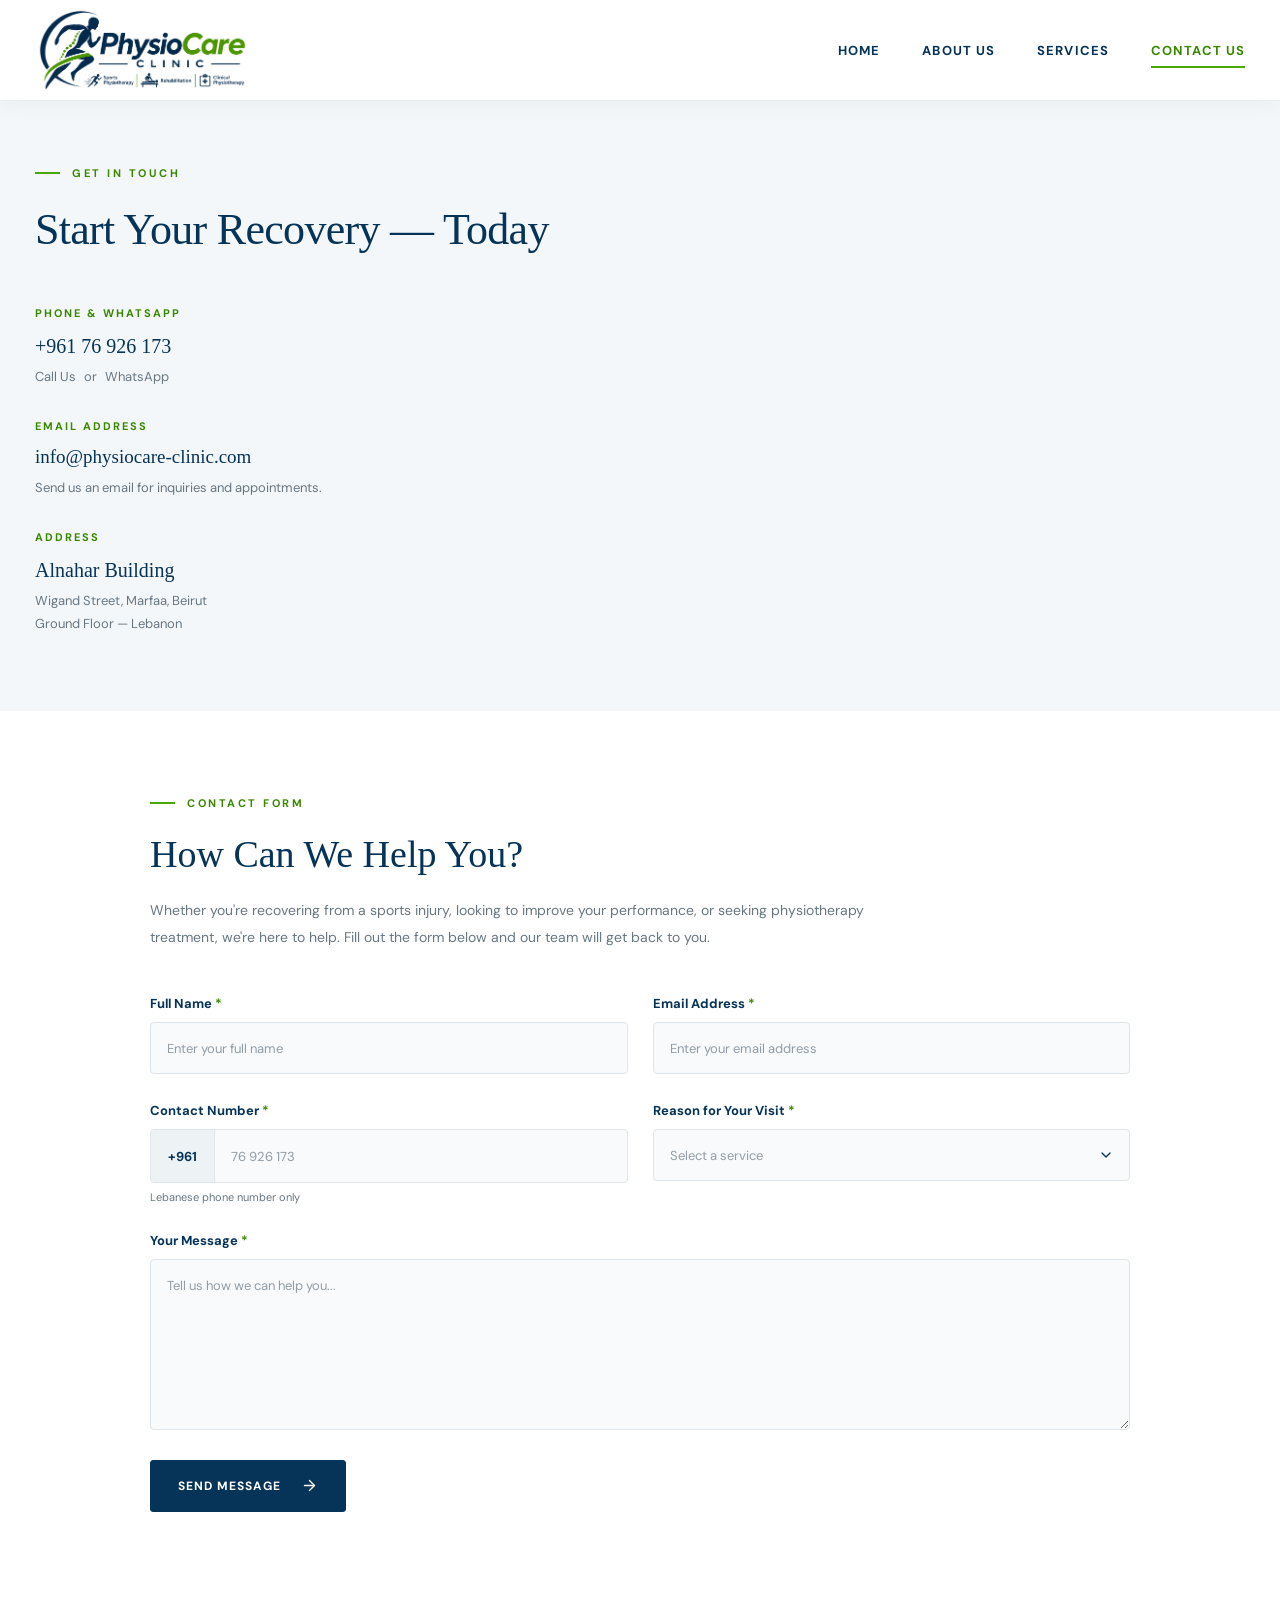
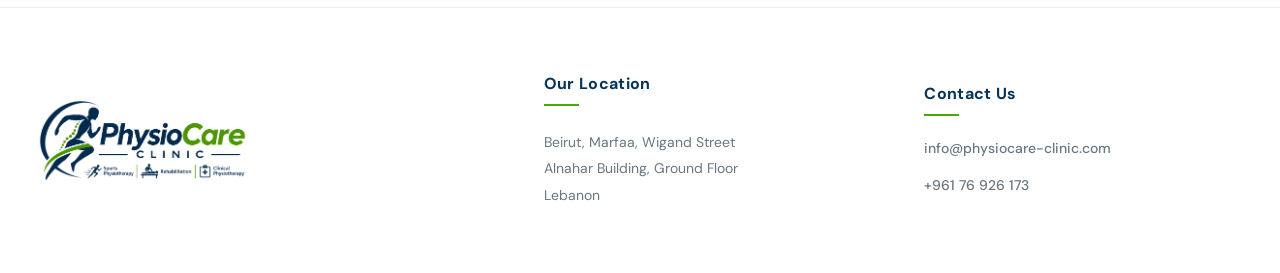
==== contact-us.html @ cbbce6b4 "Add files via upload" ====
<!DOCTYPE html>
<html lang="en">

<head>
    <meta charset="UTF-8">
    <meta name="viewport" content="width=device-width, initial-scale=1.0">

    <title>Contact Us | PhysioCare Clinic</title>

    <meta name="description"
        content="Contact PhysioCare Clinic in Beirut for sports physiotherapy, football injury rehabilitation, and physiotherapy appointments.">

    <!-- Favicon -->
    <link rel="icon" type="image/png" href="assets/img/physiocare-logo.png">

    <!-- Google Fonts -->
    <link rel="preconnect" href="https://fonts.googleapis.com">
    <link rel="preconnect" href="https://fonts.gstatic.com" crossorigin>

    <link href="https://fonts.googleapis.com/css2?family=DM+Sans:wght@400;500;600;700;800&display=swap"
        rel="stylesheet">

    <!-- Main CSS -->
    <link rel="stylesheet" href="assets/css/style.css">
</head>

<body>

    <!-- =====================================
       HEADER
  ====================================== -->

    <header class="site-header">

        <div class="header-container">

            <!-- Logo -->
            <a href="index.html" class="header-logo" aria-label="PhysioCare Clinic Home">

                <img src="assets/img/physiocare-logo.png" alt="PhysioCare Clinic Logo">

            </a>

            <!-- Desktop Navigation -->
            <nav class="desktop-nav" aria-label="Main navigation">

                <a href="index.html" class="nav-link">
                    Home
                </a>

                <a href="about-us.html" class="nav-link">
                    About Us
                </a>

                <a href="services.html" class="nav-link">
                    Services
                </a>

                <a href="contact-us.html" class="nav-link active" aria-current="page">
                    Contact Us
                </a>

            </nav>

            <!-- Hamburger Button -->
            <button class="menu-toggle" type="button" aria-label="Open navigation menu" aria-expanded="false"
                aria-controls="mobile-nav">

                <span></span>
                <span></span>
                <span></span>

            </button>

        </div>

        <!-- Mobile Navigation -->
        <nav class="mobile-nav" id="mobile-nav" aria-label="Mobile navigation" inert>

            <a href="index.html" class="mobile-link">
                Home
            </a>

            <a href="about-us.html" class="mobile-link">
                About Us
            </a>

            <a href="services.html" class="mobile-link">
                Services
            </a>

            <a href="contact-us.html" class="mobile-link active" aria-current="page">
                Contact Us
            </a>

        </nav>

    </header>

    <!-- =====================================
       MAIN CONTENT
  ====================================== -->

    <main>


        <!-- =====================================
     CONTACT US - INTRO SECTION
====================================== -->

        <section class="contact-intro">

            <div class="contact-intro-container">

                <!-- Section Label -->
                <div class="contact-intro-label">
                    <span class="contact-label-line"></span>
                    <span>GET IN TOUCH</span>
                </div>

                <!-- Main Heading -->
                <h1 class="contact-intro-title">
                    Start Your Recovery <span>— Today</span>
                </h1>

                <!-- Contact Details -->
                <div class="contact-intro-details">

                    <!-- Phone & WhatsApp -->
                    <div class="contact-detail-block">

                        <h2>PHONE &amp; WHATSAPP</h2>

                        <a href="tel:+96176926173" class="contact-detail-value">
                            +961 76 926 173
                        </a>

                        <p>
                            <a href="tel:+96176926173">Call Us</a>
                            <span class="contact-separator">or</span>
                            <a href="https://wa.me/96176926173" target="_blank" rel="noopener noreferrer">
                                WhatsApp
                            </a>
                        </p>

                    </div>

                    <!-- Email -->
                    <div class="contact-detail-block">

                        <h2>EMAIL ADDRESS</h2>

                        <a href="mailto:info@physiocare-clinic.com" class="contact-detail-value contact-email">
                            info@physiocare-clinic.com
                        </a>

                        <p>
                            Send us an email for inquiries and appointments.
                        </p>

                    </div>

                    <!-- Address -->
                    <div class="contact-detail-block">

                        <h2>ADDRESS</h2>

                        <a href="https://www.google.com/maps/search/?api=1&query=Alnahar+Building+Wigand+Street+Beirut+Lebanon"
                            target="_blank" rel="noopener noreferrer" class="contact-detail-value contact-address-link">
                            Alnahar Building
                        </a>

                        <p>
                            Wigand Street, Marfaa, Beirut<br>
                            Ground Floor — Lebanon
                        </p>

                    </div>

                </div>

            </div>

        </section>


        <!-- =====================================
     CONTACT US - FORM SECTION
====================================== -->

        <section class="contact-form-section" id="contact-form">

            <div class="contact-form-container">

                <!-- Section Heading -->
                <div class="contact-form-heading">

                    <div class="contact-form-label">
                        <span class="contact-form-line"></span>
                        <span>CONTACT FORM</span>
                    </div>

                    <h2>How Can We Help You?</h2>

                    <p>
                        Whether you're recovering from a sports injury,
                        looking to improve your performance, or seeking
                        physiotherapy treatment, we're here to help.
                        Fill out the form below and our team will get
                        back to you.
                    </p>

                </div>

                <!-- Form -->
                <form id="physiocare-contact-form" class="physiocare-form">

                    <div class="form-grid">

                        <!-- Full Name -->
                        <div class="form-group">

                            <label for="full-name">
                                Full Name <span>*</span>
                            </label>

                            <input type="text" id="full-name" name="full_name" placeholder="Enter your full name"
                                autocomplete="name" minlength="2" maxlength="100" required>

                        </div>

                        <!-- Email -->
                        <div class="form-group">

                            <label for="email">
                                Email Address <span>*</span>
                            </label>

                            <input type="email" id="email" name="email" placeholder="Enter your email address"
                                autocomplete="email" required>

                        </div>

                        <!-- Lebanese Phone Number -->
                        <div class="form-group">

                            <label for="phone">
                                Contact Number <span>*</span>
                            </label>

                            <div class="phone-input-wrapper">

                                <span class="phone-prefix">+961</span>

                                <input type="tel" id="phone" name="phone" placeholder="76 926 173" inputmode="tel"
                                    autocomplete="tel-national" pattern="0?[0-9]{7,8}"
                                    title="Enter a valid Lebanese phone number without +961" required>

                            </div>

                            <small>
                                Lebanese phone number only
                            </small>

                        </div>

                        <!-- Reason For Visit -->
                        <div class="form-group">

                            <label for="visit-reason">
                                Reason for Your Visit <span>*</span>
                            </label>

                            <select id="visit-reason" name="visit_reason" required>

                                <option value="" disabled selected>
                                    Select a service
                                </option>

                                <option value="Football Injury Rehabilitation">
                                    Football Injury Rehabilitation
                                </option>

                                <option value="Sports Physiotherapy">
                                    Sports Physiotherapy
                                </option>

                                <option value="ACL & Knee Rehabilitation">
                                    ACL & Knee Rehabilitation
                                </option>

                                <option value="Muscle & Ligament Injuries">
                                    Muscle & Ligament Injuries
                                </option>

                                <option value="Post-Surgical Rehabilitation">
                                    Post-Surgical Rehabilitation
                                </option>

                                <option value="Clinical Physiotherapy">
                                    Clinical Physiotherapy
                                </option>

                                <option value="Injury Prevention">
                                    Injury Prevention
                                </option>

                                <option value="Other">
                                    Other / General Inquiry
                                </option>

                            </select>

                        </div>

                        <!-- Message -->
                        <div class="form-group form-full-width">

                            <label for="message">
                                Your Message <span>*</span>
                            </label>

                            <textarea id="message" name="message" rows="6" placeholder="Tell us how we can help you..."
                                minlength="10" maxlength="2000" required></textarea>

                        </div>

                    </div>

                    <!-- Submit -->
                    <div class="form-submit-area">

                        <button type="submit" class="contact-submit-btn">
                            <span>Send Message</span>

                            <svg viewBox="0 0 24 24" fill="none" stroke="currentColor" stroke-width="2"
                                stroke-linecap="round" stroke-linejoin="round" aria-hidden="true">
                                <path d="M5 12h14"></path>
                                <path d="m12 5 7 7-7 7"></path>
                            </svg>
                        </button>

                    </div>

                    <!-- Success Message -->
                    <div id="form-success-message" class="form-success-message" role="status" aria-live="polite" hidden>
                        <span class="success-icon" aria-hidden="true">✓</span>

                        <div>
                            <strong>Thank you for your message!</strong>
                            <p>
                                Your form has been completed successfully.
                            </p>
                        </div>
                    </div>

                </form>

            </div>

        </section>



    </main>

    <!-- =====================================
       FOOTER
  ====================================== -->

    <footer class="site-footer">

        <div class="footer-container">

            <!-- Left: Logo -->
            <div class="footer-brand">

                <a href="index.html" aria-label="PhysioCare Clinic Home">

                    <img src="assets/img/physiocare-logo.png" alt="PhysioCare Clinic Logo">

                </a>

            </div>

            <!-- Middle: Address -->
            <div class="footer-info footer-address">

                <h3>Our Location</h3>

                <p>
                    Beirut, Marfaa, Wigand Street<br>
                    Alnahar Building, Ground Floor<br>
                    Lebanon
                </p>

            </div>

            <!-- Right: Contact -->
            <div class="footer-info footer-contact">

                <h3>Contact Us</h3>

                <a href="mailto:info@physiocare-clinic.com">
                    info@physiocare-clinic.com
                </a>

                <a href="tel:+96176926173">
                    +961 76 926 173
                </a>

            </div>

        </div>

    </footer>

    <!-- Main JavaScript -->
    <script src="assets/js/app.js"></script>

</body>

</html>
---- assets/css/style.css ----
/* =========================================
   PHYSIOCARE CLINIC
   GLOBAL STYLES
========================================= */

:root {
    --primary: #063358;
    --primary-dark: #032641;
    --accent: #48a900;
    --accent-dark: #398800;

    --white: #ffffff;
    --light-bg: #f4f7f9;

    --text: #263747;
    --muted: #687782;
    --border: #e9eef1;

    --font-main: 'DM Sans', sans-serif;
}

/* =========================================
   GLOBAL RESET
========================================= */

*,
*::before,
*::after {
    margin: 0;
    padding: 0;
    box-sizing: border-box;
}

html {
    scroll-behavior: smooth;
}

body {
    font-family: var(--font-main);
    color: var(--text);
    background: var(--white);
    overflow-x: hidden;
}

a {
    text-decoration: none;
}

button {
    font-family: inherit;
}

img {
    max-width: 100%;
    height: auto;
}

a:focus-visible,
button:focus-visible {
    outline: 2px solid var(--accent);
    outline-offset: 4px;
}

/* =========================================
   HEADER
========================================= */

.site-header {
    position: relative;
    z-index: 1000;

    width: 100%;
    background: var(--white);

    border-bottom: 1px solid var(--border);
    box-shadow: 0 3px 20px rgba(6, 51, 88, 0.045);
}

/* =========================================
   HEADER CONTAINER
========================================= */

.header-container {
    max-width: 1320px;
    height: 100px;

    margin: 0 auto;
    padding: 0 35px;

    display: flex;
    align-items: center;
    justify-content: space-between;

    gap: 35px;
}

/* =========================================
   HEADER LOGO
========================================= */

.header-logo {
    display: flex;
    align-items: center;
    flex-shrink: 0;
}

.header-logo img {
    display: block;

    width: 215px;
    height: auto;
    object-fit: contain;

    transition: transform 0.3s ease;
}

.header-logo:hover img {
    transform: scale(1.025);
}

/* =========================================
   DESKTOP NAVIGATION
========================================= */

.desktop-nav {
    display: flex;
    align-items: center;
    justify-content: flex-end;

    gap: 42px;
    margin-left: auto;
}

.nav-link {
    position: relative;

    display: inline-block;
    padding: 12px 0;

    font-size: 13px;
    font-weight: 700;
    letter-spacing: 1.1px;
    text-transform: uppercase;

    color: var(--primary);
    white-space: nowrap;

    transition: color 0.3s ease;
}

/* Navigation Underline */

.nav-link::after {
    content: "";

    position: absolute;
    left: 0;
    bottom: 3px;

    width: 0;
    height: 2px;

    background: var(--accent);

    transition: width 0.3s ease;
}

/* Navigation Hover / Active */

.nav-link:hover,
.nav-link.active {
    color: var(--accent-dark);
}

.nav-link:hover::after,
.nav-link.active::after {
    width: 100%;
}

/* =========================================
   HAMBURGER BUTTON
========================================= */

.menu-toggle {
    display: none;

    width: 42px;
    height: 42px;

    border: none;
    background: transparent;

    cursor: pointer;

    flex-direction: column;
    align-items: center;
    justify-content: center;

    gap: 6px;
    flex-shrink: 0;
}

.menu-toggle span {
    display: block;

    width: 26px;
    height: 2px;

    background: var(--primary);
    border-radius: 5px;

    transition:
        transform 0.3s ease,
        opacity 0.3s ease;
}

/* Hamburger Open Animation */

.menu-toggle.active span:nth-child(1) {
    transform: translateY(8px) rotate(45deg);
}

.menu-toggle.active span:nth-child(2) {
    opacity: 0;
}

.menu-toggle.active span:nth-child(3) {
    transform: translateY(-8px) rotate(-45deg);
}

/* =========================================
   MOBILE NAVIGATION DEFAULT
========================================= */

.mobile-nav {
    display: none;
}

/* =========================================
   FOOTER
========================================= */

.site-footer {
    width: 100%;
    background: var(--white);

    border-top: 1px solid var(--border);
}

/* =========================================
   FOOTER CONTAINER
========================================= */

.footer-container {
    max-width: 1320px;
    margin: 0 auto;
    padding: 65px 35px;

    display: grid;
    grid-template-columns: 1.4fr 1fr 1fr;
    align-items: center;
    gap: 60px;
}

/* =========================================
   FOOTER LOGO
========================================= */

.footer-brand {
    display: flex;
    align-items: center;
    justify-content: flex-start;
}

.footer-brand a {
    display: inline-flex;
    align-items: center;
}

.footer-brand img {
    display: block;

    width: 215px;
    height: auto;
    object-fit: contain;

    transition: transform 0.3s ease;
}

.footer-brand img:hover {
    transform: scale(1.025);
}

/* =========================================
   FOOTER INFORMATION
========================================= */

.footer-info {
    display: flex;
    flex-direction: column;
    align-items: flex-start;
}

.footer-info h3 {
    position: relative;

    margin-bottom: 23px;
    padding-bottom: 12px;

    font-size: 16px;
    font-weight: 700;
    letter-spacing: 0.3px;

    color: var(--primary);
}

/* Green Underline */

.footer-info h3::after {
    content: "";

    position: absolute;
    bottom: 0;
    left: 0;

    width: 35px;
    height: 2px;

    background: var(--accent);
}

/* =========================================
   FOOTER ADDRESS
========================================= */

.footer-address p {
    font-size: 14px;
    font-weight: 400;
    line-height: 1.9;

    color: var(--muted);
}

/* =========================================
   FOOTER CONTACT
========================================= */

.footer-contact {
    gap: 12px;
}

.footer-contact h3 {
    margin-bottom: 8px;
}

.footer-contact a {
    font-size: 14px;
    font-weight: 500;
    line-height: 1.8;

    color: var(--muted);
    overflow-wrap: anywhere;

    transition: color 0.3s ease;
}

.footer-contact a:hover {
    color: var(--accent-dark);
}

/* =========================================
   LARGE TABLET
   MAX WIDTH: 1100px
========================================= */

@media (max-width: 1100px) {

    /* Header */

    .header-container {
        height: 88px;
        padding: 0 25px;
        gap: 20px;
    }

    .header-logo img {
        width: 180px;
    }

    .desktop-nav {
        gap: 25px;
    }

    .nav-link {
        font-size: 12px;
        letter-spacing: 0.5px;
    }

    /* Footer */

    .footer-container {
        padding: 55px 25px;
        gap: 35px;
        grid-template-columns: 1.2fr 1fr 1fr;
    }

    .footer-brand img {
        width: 180px;
    }

    .footer-address p,
    .footer-contact a {
        font-size: 13px;
    }

}

/* =========================================
   TABLET AND MOBILE NAVIGATION
   MAX WIDTH: 900px
========================================= */

@media (max-width: 900px) {

    /* Header */

    .header-container {
        height: 82px;
        padding: 0 22px;
    }

    .header-logo img {
        width: 180px;
    }

    /* Hide Desktop Navigation */

    .desktop-nav {
        display: none;
    }

    /* Show Hamburger */

    .menu-toggle {
        display: flex;
        margin-left: auto;
    }

    /* Mobile Dropdown */

    .mobile-nav {
        position: absolute;

        top: 100%;
        left: 0;
        right: 0;

        display: flex;
        flex-direction: column;

        padding: 0 25px;

        background: var(--white);

        box-shadow: 0 15px 25px rgba(6, 51, 88, 0.08);

        max-height: 0;
        overflow: hidden;

        visibility: hidden;
        opacity: 0;

        transition:
            max-height 0.35s ease,
            opacity 0.3s ease,
            visibility 0.3s ease,
            padding 0.3s ease;
    }

    /* Open Dropdown */

    .mobile-nav.open {
        max-height: 350px;
        padding: 15px 25px 25px;

        visibility: visible;
        opacity: 1;
    }

    /* Mobile Links */

    .mobile-link {
        display: block;
        padding: 16px 5px;

        font-size: 14px;
        font-weight: 700;
        letter-spacing: 0.6px;
        text-transform: uppercase;

        color: var(--primary);

        border-bottom: 1px solid var(--border);

        transition:
            color 0.3s ease,
            padding-left 0.3s ease;
    }

    .mobile-link:last-child {
        border-bottom: none;
    }

    .mobile-link:hover,
    .mobile-link.active {
        color: var(--accent-dark);
        padding-left: 10px;
    }

}

/* =========================================
   TABLET FOOTER
   769px - 900px
========================================= */

@media (min-width: 769px) and (max-width: 900px) {

    .footer-container {
        grid-template-columns: 1fr 1fr;
        gap: 35px;

        padding: 45px 25px;
    }

    /* Logo Centered Above Columns */

    .footer-brand {
        grid-column: 1 / -1;
        justify-content: center;
    }

    .footer-brand img {
        width: 190px;
    }

    /* Information */

    .footer-info {
        align-items: center;
        text-align: center;
    }

    .footer-info h3::after {
        left: 50%;
        transform: translateX(-50%);
    }

    .footer-address p,
    .footer-contact a {
        text-align: center;
    }

}

/* =========================================
   MOBILE
   MAX WIDTH: 768px
========================================= */

@media (max-width: 768px) {

    /* Footer Layout */

    .footer-container {
        grid-template-columns: 1fr;
        gap: 30px;

        padding: 50px 22px 40px;
        text-align: center;
    }

    /* Center Logo */

    .footer-brand {
        justify-content: center;
    }

    .footer-brand img {
        width: 200px;
    }

    /* Center Footer Information */

    .footer-info {
        align-items: center;
        text-align: center;
    }

    .footer-info h3 {
        font-size: 16px;
        margin-bottom: 15px;
    }

    .footer-info h3::after {
        left: 50%;
        transform: translateX(-50%);
    }

    .footer-address p,
    .footer-contact a {
        font-size: 14px;
        text-align: center;
    }

    .footer-contact {
        gap: 8px;
    }

    .footer-contact h3 {
        margin-bottom: 10px;
    }

}

/* =========================================
   SMALL MOBILE
   MAX WIDTH: 480px
========================================= */

@media (max-width: 480px) {

    /* Header */

    .header-container {
        height: 75px;
        padding: 0 17px;
    }

    .header-logo img {
        width: 155px;
    }

    /* Hamburger */

    .menu-toggle {
        width: 38px;
        height: 38px;
    }

    /* Mobile Navigation */

    .mobile-nav.open {
        padding: 12px 20px 22px;
    }

    .mobile-link {
        font-size: 13px;
        padding: 15px 5px;
    }

    /* Footer */

    .footer-container {
        padding: 40px 17px 35px;
        gap: 30px;
    }

    .footer-brand img {
        width: 175px;
    }

    .footer-info h3 {
        font-size: 15px;
    }

    .footer-address p,
    .footer-contact a {
        font-size: 13px;
    }

}

/* =========================================
   VERY SMALL MOBILE
   MAX WIDTH: 360px
========================================= */

@media (max-width: 360px) {

    /* Header */

    .header-container {
        padding: 0 14px;
    }

    .header-logo img {
        width: 140px;
    }

    /* Footer */

    .footer-container {
        padding: 35px 14px;
    }

    .footer-brand img {
        width: 160px;
    }

    .footer-address p,
    .footer-contact a {
        font-size: 12px;
    }

}

/* =========================================
   ACCESSIBILITY
   REDUCED MOTION
========================================= */

@media (prefers-reduced-motion: reduce) {

    *,
    *::before,
    *::after {
        scroll-behavior: auto !important;
        transition-duration: 0.01ms !important;
        animation-duration: 0.01ms !important;
    }

}













/* =========================================
   PHYSIOCARE CLINIC
   CONTACT US - INTRO SECTION
========================================= */

.contact-intro {
    width: 100%;
    background: #f4f7f9;
    color: var(--primary);
    padding: 65px 0 75px;
}

/* =========================================
   CONTAINER
========================================= */

.contact-intro-container {
    max-width: 1320px;
    margin: 0 auto;
    padding: 0 35px;
}

/* =========================================
   SECTION LABEL
========================================= */

.contact-intro-label {
    display: flex;
    align-items: center;
    gap: 12px;

    margin-bottom: 22px;

    color: var(--accent-dark);

    font-size: 11px;
    font-weight: 700;
    letter-spacing: 2.5px;
    text-transform: uppercase;
}

/* Decorative Line */

.contact-label-line {
    display: inline-block;
    flex-shrink: 0;

    width: 25px;
    height: 2px;

    background: var(--accent);
}

/* =========================================
   MAIN HEADING
========================================= */

.contact-intro-title {
    margin: 0 0 48px;

    font-family: Georgia, 'Times New Roman', serif;
    font-size: clamp(30px, 3.5vw, 44px);
    font-weight: 400;
    line-height: 1.25;
    letter-spacing: -0.7px;

    color: var(--primary);
}

.contact-intro-title span {
    white-space: nowrap;
}

/* =========================================
   CONTACT DETAILS CONTAINER
========================================= */

.contact-intro-details {
    display: flex;
    flex-direction: column;
    align-items: flex-start;

    gap: 30px;
}

/* =========================================
   INDIVIDUAL CONTACT BLOCK
========================================= */

.contact-detail-block {
    display: flex;
    flex-direction: column;
    align-items: flex-start;

    width: 100%;
    max-width: 100%;
}

/* =========================================
   CONTACT LABELS
========================================= */

.contact-detail-block h2 {
    margin: 0 0 10px;

    font-family: var(--font-main);
    font-size: 11px;
    font-weight: 700;
    letter-spacing: 2px;
    line-height: 1.5;

    color: var(--accent-dark);
}

/* =========================================
   CONTACT VALUES
========================================= */

.contact-detail-value {
    display: inline-block;

    max-width: 100%;
    margin-bottom: 5px;

    font-family: Georgia, 'Times New Roman', serif;
    font-size: 20px;
    font-weight: 400;
    line-height: 1.4;

    color: var(--primary);
    overflow-wrap: anywhere;

    transition: color 0.3s ease;
}

.contact-detail-value:hover {
    color: var(--accent-dark);
}

/* =========================================
   EMAIL
========================================= */

.contact-email {
    font-size: 19px;
    overflow-wrap: anywhere;
}

/* =========================================
   ADDRESS
========================================= */

.contact-address-link {
    font-size: 20px;
}

/* =========================================
   DESCRIPTION TEXT
========================================= */

.contact-detail-block p {
    margin: 0;

    font-family: var(--font-main);
    font-size: 13px;
    font-weight: 400;
    line-height: 1.8;

    color: var(--muted);
}

/* =========================================
   INLINE LINKS
========================================= */

.contact-detail-block p a {
    color: var(--muted);
    transition: color 0.3s ease;
}

.contact-detail-block p a:hover {
    color: var(--accent-dark);
}

/* =========================================
   LINK SEPARATOR
========================================= */

.contact-separator {
    display: inline-block;
    margin: 0 5px;
    color: var(--muted);
}

/* =========================================
   TABLET RESPONSIVE
   MAX WIDTH: 1100px
========================================= */

@media (max-width: 1100px) {

    .contact-intro {
        padding: 60px 0 70px;
    }

    .contact-intro-container {
        padding: 0 25px;
    }

    .contact-intro-title {
        font-size: clamp(30px, 3.5vw, 40px);
        margin-bottom: 42px;
    }

    .contact-intro-details {
        gap: 28px;
    }

    .contact-detail-value {
        font-size: 19px;
    }

    .contact-email {
        font-size: 18px;
    }

}

/* =========================================
   MOBILE RESPONSIVE
   MAX WIDTH: 768px
========================================= */

@media (max-width: 768px) {

    .contact-intro {
        padding: 50px 0 60px;
    }

    .contact-intro-container {
        padding: 0 22px;
    }

    .contact-intro-label {
        margin-bottom: 18px;
        font-size: 10px;
        letter-spacing: 2px;
    }

    .contact-intro-title {
        font-size: clamp(28px, 5vw, 36px);
        line-height: 1.3;
        letter-spacing: -0.5px;
        margin-bottom: 38px;
    }

    .contact-intro-details {
        gap: 26px;
    }

    .contact-detail-block h2 {
        font-size: 10px;
        letter-spacing: 1.7px;
        margin-bottom: 9px;
    }

    .contact-detail-value {
        font-size: 18px;
    }

    .contact-email {
        font-size: 17px;
    }

    .contact-detail-block p {
        font-size: 12px;
        line-height: 1.8;
    }

}

/* =========================================
   SMALL MOBILE RESPONSIVE
   MAX WIDTH: 480px
========================================= */

@media (max-width: 480px) {

    .contact-intro {
        padding: 42px 0 50px;
    }

    .contact-intro-container {
        padding: 0 17px;
    }

    .contact-intro-label {
        margin-bottom: 16px;
        font-size: 10px;
    }

    .contact-label-line {
        width: 20px;
    }

    .contact-intro-title {
        font-size: 28px;
        line-height: 1.3;
        margin-bottom: 32px;
    }

    .contact-intro-title span {
        white-space: normal;
    }

    .contact-intro-details {
        gap: 24px;
    }

    .contact-detail-block h2 {
        font-size: 10px;
        margin-bottom: 8px;
    }

    .contact-detail-value,
    .contact-address-link {
        font-size: 17px;
    }

    .contact-email {
        font-size: 16px;
    }

    .contact-detail-block p {
        font-size: 12px;
        line-height: 1.7;
    }

}

/* =========================================
   VERY SMALL MOBILE
   MAX WIDTH: 360px
========================================= */

@media (max-width: 360px) {

    .contact-intro-container {
        padding: 0 14px;
    }

    .contact-intro-title {
        font-size: 25px;
    }

    .contact-detail-value,
    .contact-address-link {
        font-size: 16px;
    }

    .contact-email {
        font-size: 15px;
    }

    .contact-detail-block p {
        font-size: 11px;
    }

}

/* =========================================
   REDUCED MOTION
========================================= */

@media (prefers-reduced-motion: reduce) {

    .contact-detail-value,
    .contact-detail-block p a {
        transition: none;
    }

}




/* =========================================
   CONTACT PAGE - FORM SECTION
========================================= */

.contact-form-section {
    width: 100%;
    background: #ffffff;
    padding: 85px 0 95px;
}

.contact-form-container {
    max-width: 1050px;
    margin: 0 auto;
    padding: 0 35px;
}

/* =========================================
   SECTION HEADING
========================================= */

.contact-form-heading {
    max-width: 750px;
    margin-bottom: 45px;
}

.contact-form-label {
    display: flex;
    align-items: center;
    gap: 12px;

    margin-bottom: 20px;

    font-size: 11px;
    font-weight: 700;
    letter-spacing: 2.5px;
    color: var(--accent-dark);
}

.contact-form-line {
    width: 25px;
    height: 2px;
    background: var(--accent);
}

.contact-form-heading h2 {
    margin-bottom: 18px;

    font-family: Georgia, 'Times New Roman', serif;
    font-size: clamp(28px, 3vw, 38px);
    font-weight: 400;
    line-height: 1.3;

    color: var(--primary);
}

.contact-form-heading p {
    font-size: 14px;
    font-weight: 400;
    line-height: 1.9;
    color: var(--muted);
}

/* =========================================
   FORM GRID
========================================= */

.physiocare-form {
    width: 100%;
}

.form-grid {
    display: grid;
    grid-template-columns: repeat(2, minmax(0, 1fr));
    column-gap: 25px;
    row-gap: 28px;
}

/* =========================================
   FORM GROUP
========================================= */

.form-group {
    display: flex;
    flex-direction: column;
    min-width: 0;
}

.form-full-width {
    grid-column: 1 / -1;
}

.form-group label {
    margin-bottom: 10px;

    font-size: 13px;
    font-weight: 700;
    color: var(--primary);
}

.form-group label span {
    color: var(--accent-dark);
}

/* =========================================
   INPUTS, SELECT, TEXTAREA
========================================= */

.form-group input,
.form-group select,
.form-group textarea {
    width: 100%;
    min-height: 52px;

    padding: 14px 16px;

    font-family: var(--font-main);
    font-size: 13px;
    font-weight: 400;

    color: var(--text);
    background: #f8fafb;

    border: 1px solid #dfe6eb;
    border-radius: 4px;

    outline: none;

    transition:
        border-color 0.3s ease,
        box-shadow 0.3s ease,
        background 0.3s ease;
}

.form-group input::placeholder,
.form-group textarea::placeholder {
    color: #929da6;
}

.form-group input:hover,
.form-group select:hover,
.form-group textarea:hover {
    border-color: #b9c8d1;
}

.form-group input:focus,
.form-group select:focus,
.form-group textarea:focus {
    border-color: var(--accent);

    background: #ffffff;

    box-shadow: 0 0 0 3px rgba(72, 169, 0, 0.09);
}

/* =========================================
   PHONE NUMBER
========================================= */

.phone-input-wrapper {
    display: flex;
    align-items: stretch;

    width: 100%;

    background: #f8fafb;

    border: 1px solid #dfe6eb;
    border-radius: 4px;

    overflow: hidden;

    transition:
        border-color 0.3s ease,
        box-shadow 0.3s ease;
}

.phone-prefix {
    display: flex;
    align-items: center;
    justify-content: center;

    padding: 0 17px;

    font-size: 13px;
    font-weight: 700;

    color: var(--primary);
    background: #edf2f5;

    border-right: 1px solid #dfe6eb;

    white-space: nowrap;
}

.phone-input-wrapper input {
    border: none;
    border-radius: 0;
    background: transparent;

    min-width: 0;
    flex: 1;
}

.phone-input-wrapper:focus-within {
    border-color: var(--accent);
    box-shadow: 0 0 0 3px rgba(72, 169, 0, 0.09);
}

.phone-input-wrapper input:focus {
    border: none;
    box-shadow: none;
    background: transparent;
}

.form-group small {
    margin-top: 7px;

    font-size: 11px;
    color: var(--muted);
}

/* =========================================
   SELECT
========================================= */

.form-group select {
    cursor: pointer;
    appearance: none;

    padding-right: 40px;

    background-image: url("data:image/svg+xml,%3Csvg xmlns='http://www.w3.org/2000/svg' width='16' height='16' viewBox='0 0 24 24' fill='none' stroke='%23063358' stroke-width='2' stroke-linecap='round' stroke-linejoin='round'%3E%3Cpath d='m6 9 6 6 6-6'/%3E%3C/svg%3E");

    background-repeat: no-repeat;
    background-position: right 15px center;
    background-size: 16px;
}

.form-group select:invalid {
    color: #929da6;
}

/* =========================================
   TEXTAREA
========================================= */

.form-group textarea {
    min-height: 155px;
    resize: vertical;
    line-height: 1.8;
}

/* =========================================
   SUBMIT BUTTON
========================================= */

.form-submit-area {
    margin-top: 30px;
}

.contact-submit-btn {
    display: inline-flex;
    align-items: center;
    justify-content: center;
    gap: 20px;

    min-height: 52px;
    padding: 15px 27px;

    font-family: var(--font-main);
    font-size: 12px;
    font-weight: 700;

    letter-spacing: 1px;
    text-transform: uppercase;

    color: #ffffff;
    background: var(--primary);

    border: 1px solid var(--primary);
    border-radius: 3px;

    cursor: pointer;

    transition:
        background 0.3s ease,
        border-color 0.3s ease,
        transform 0.3s ease;
}

.contact-submit-btn svg {
    width: 17px;
    height: 17px;

    transition: transform 0.3s ease;
}

.contact-submit-btn:hover {
    background: var(--accent-dark);
    border-color: var(--accent-dark);
    transform: translateY(-2px);
}

.contact-submit-btn:hover svg {
    transform: translateX(4px);
}

.contact-submit-btn:active {
    transform: translateY(0);
}

/* =========================================
   SUCCESS MESSAGE
========================================= */

.form-success-message {
    display: flex;
    align-items: flex-start;
    gap: 15px;

    margin-top: 28px;
    padding: 20px 22px;

    background: #f1f8ec;
    border: 1px solid #cde5bf;
    border-left: 4px solid var(--accent);

    border-radius: 4px;
}

.form-success-message[hidden] {
    display: none;
}

.success-icon {
    display: flex;
    align-items: center;
    justify-content: center;

    width: 28px;
    height: 28px;
    flex-shrink: 0;

    color: #ffffff;
    background: var(--accent-dark);

    border-radius: 50%;
    font-size: 17px;
    font-weight: 700;
}

.form-success-message strong {
    display: block;
    margin-bottom: 5px;

    font-size: 14px;
    color: var(--primary);
}

.form-success-message p {
    font-size: 12px;
    line-height: 1.7;
    color: var(--muted);
}

/* =========================================
   TABLET
========================================= */

@media (max-width: 1100px) {

    .contact-form-section {
        padding: 70px 0 80px;
    }

    .contact-form-container {
        padding: 0 25px;
    }

}

/* =========================================
   MOBILE
========================================= */

@media (max-width: 768px) {

    .contact-form-section {
        padding: 60px 0 70px;
    }

    .contact-form-container {
        padding: 0 22px;
    }

    .contact-form-heading {
        margin-bottom: 35px;
    }

    .contact-form-heading h2 {
        font-size: 30px;
    }

    .contact-form-heading p {
        font-size: 13px;
    }

    .form-grid {
        grid-template-columns: 1fr;
        gap: 23px;
    }

    .form-full-width {
        grid-column: auto;
    }

    .form-group input,
    .form-group select,
    .form-group textarea {
        font-size: 14px;
    }

    .contact-submit-btn {
        width: 100%;
    }

}

/* =========================================
   SMALL MOBILE
========================================= */

@media (max-width: 480px) {

    .contact-form-section {
        padding: 45px 0 55px;
    }

    .contact-form-container {
        padding: 0 17px;
    }

    .contact-form-heading h2 {
        font-size: 27px;
    }

    .contact-form-heading p {
        font-size: 12px;
    }

    .form-group label {
        font-size: 12px;
    }

    .form-group input,
    .form-group select,
    .form-group textarea {
        padding: 13px 14px;
        min-height: 50px;
    }

    .phone-prefix {
        padding: 0 13px;
    }

    .contact-submit-btn {
        min-height: 50px;
    }

    .form-success-message {
        padding: 16px;
    }

}

/* =========================================
   VERY SMALL MOBILE
========================================= */

@media (max-width: 360px) {

    .contact-form-container {
        padding: 0 14px;
    }

    .contact-form-heading h2 {
        font-size: 25px;
    }

}

/* =========================================
   REDUCED MOTION
========================================= */

@media (prefers-reduced-motion: reduce) {

    .contact-submit-btn,
    .contact-submit-btn svg {
        transition: none;
    }

}








/* =========================================
   PHYSIOCARE CLINIC
   HOME PAGE - HERO SECTION
========================================= */

.home-hero {
    position: relative;
    width: 100%;
    overflow: hidden;

    background:
        radial-gradient(circle at 85% 20%,
            rgba(72, 169, 0, 0.10),
            transparent 38%),
        linear-gradient(120deg,
            #f4f8fa 0%,
            #ffffff 48%,
            #eaf2f5 100%);

    padding: 90px 0 100px;
}

/* Subtle Decorative Background */

.home-hero::before {
    content: "";
    position: absolute;

    width: 500px;
    height: 500px;

    right: -180px;
    top: -200px;

    border: 1px solid rgba(6, 51, 88, 0.06);
    border-radius: 50%;

    pointer-events: none;
}

/* =========================================
   HERO CONTAINER
========================================= */

.home-hero-container {
    position: relative;
    z-index: 1;

    max-width: 1320px;
    margin: 0 auto;
    padding: 0 35px;

    display: grid;
    grid-template-columns: 1.05fr 0.95fr;
    align-items: center;

    gap: 65px;
}

/* =========================================
   LEFT CONTENT
========================================= */

.home-hero-content {
    max-width: 650px;
}

/* =========================================
   SMALL LABEL
========================================= */

.home-hero-label {
    display: flex;
    align-items: center;
    gap: 13px;

    margin-bottom: 28px;

    font-family: var(--font-main);
    font-size: 11px;
    font-weight: 700;
    letter-spacing: 2.1px;
    line-height: 1.6;

    color: var(--accent-dark);
}

.home-hero-line {
    width: 30px;
    height: 2px;
    flex-shrink: 0;

    background: var(--accent);
}

/* =========================================
   MAIN TITLE
========================================= */

.home-hero-title {
    margin: 0 0 28px;

    font-family: Georgia, 'Times New Roman', serif;
    font-size: clamp(39px, 4.2vw, 62px);
    font-weight: 400;
    line-height: 1.14;
    letter-spacing: -1.8px;

    color: var(--primary);
}

.home-hero-title em {
    font-weight: 400;
    color: var(--accent-dark);
}

/* =========================================
   SUBTITLE
========================================= */

.home-hero-subtitle {
    margin-bottom: 16px;

    font-size: 11px;
    font-weight: 700;
    letter-spacing: 2px;
    line-height: 1.7;

    color: var(--primary);
}

/* =========================================
   DESCRIPTION
========================================= */

.home-hero-description {
    max-width: 580px;

    margin-bottom: 30px;

    font-size: 15px;
    font-weight: 400;
    line-height: 1.9;

    color: var(--muted);
}

/* =========================================
   HERO BUTTONS
========================================= */

.home-hero-buttons {
    display: flex;
    align-items: center;
    flex-wrap: wrap;

    gap: 15px;
}

.home-hero-btn {
    display: inline-flex;
    align-items: center;
    justify-content: center;

    min-height: 52px;
    padding: 15px 24px;

    font-family: var(--font-main);
    font-size: 12px;
    font-weight: 700;
    letter-spacing: 0.8px;
    text-transform: uppercase;

    border: 1px solid transparent;

    transition:
        background 0.3s ease,
        border-color 0.3s ease,
        color 0.3s ease,
        transform 0.3s ease;
}

/* Primary Button */

.home-hero-btn.primary-btn {
    gap: 15px;

    background: var(--primary);
    color: var(--white);
    border-color: var(--primary);
}

.home-hero-btn.primary-btn:hover {
    background: var(--accent-dark);
    border-color: var(--accent-dark);
    transform: translateY(-2px);
}

.home-hero-btn.primary-btn svg {
    width: 17px;
    height: 17px;
}

/* Secondary Button */

.home-hero-btn.secondary-btn {
    background: transparent;
    color: var(--primary);

    border-color: rgba(6, 51, 88, 0.25);
}

.home-hero-btn.secondary-btn:hover {
    background: var(--primary);
    border-color: var(--primary);
    color: var(--white);
    transform: translateY(-2px);
}

/* =========================================
   RIGHT SIDE IMAGE
========================================= */

.home-hero-visual {
    position: relative;
    width: 100%;
    min-width: 0;
}

.home-hero-image-wrapper {
    position: relative;

    width: 100%;
    height: 540px;

    overflow: hidden;

    border-radius: 4px;

    box-shadow: 0 25px 55px rgba(6, 51, 88, 0.13);
}

.home-hero-image {
    display: block;

    width: 100%;
    height: 100%;

    object-fit: cover;
    object-position: center;

    transition: transform 0.7s ease;
}

.home-hero-image-wrapper:hover .home-hero-image {
    transform: scale(1.045);
}

/* Decorative Green Corner */

.home-hero-image-accent {
    position: absolute;

    top: 0;
    right: 0;

    width: 85px;
    height: 5px;

    background: var(--accent);
}

/* =========================================
   FLOATING LABEL
========================================= */

.home-hero-floating-label {
    position: absolute;

    bottom: -20px;
    left: -25px;

    display: flex;
    align-items: center;
    gap: 10px;

    padding: 17px 22px;

    background: var(--primary);
    color: var(--white);

    font-size: 10px;
    font-weight: 700;
    letter-spacing: 1.4px;

    box-shadow: 0 12px 30px rgba(6, 51, 88, 0.15);
}

.floating-label-dot {
    width: 8px;
    height: 8px;

    background: var(--accent);
    border-radius: 50%;
    flex-shrink: 0;
}

/* =========================================
   LARGE TABLET
========================================= */

@media (max-width: 1100px) {

    .home-hero {
        padding: 75px 0 85px;
    }

    .home-hero-container {
        padding: 0 25px;
        gap: 35px;
    }

    .home-hero-title {
        font-size: clamp(38px, 4vw, 50px);
    }

    .home-hero-description {
        font-size: 14px;
    }

    .home-hero-image-wrapper {
        height: 480px;
    }

}

/* =========================================
   TABLET
========================================= */

@media (max-width: 900px) {

    .home-hero {
        padding: 65px 0 80px;
    }

    .home-hero-container {
        grid-template-columns: 1fr;
        gap: 45px;
    }

    .home-hero-content {
        max-width: 720px;
    }

    .home-hero-title {
        font-size: clamp(40px, 6vw, 56px);
    }

    .home-hero-description {
        max-width: 650px;
    }

    .home-hero-visual {
        max-width: 720px;
    }

    .home-hero-image-wrapper {
        height: 440px;
    }

    .home-hero-floating-label {
        left: 20px;
    }

}

/* =========================================
   MOBILE
========================================= */

@media (max-width: 768px) {

    .home-hero {
        padding: 55px 0 70px;
    }

    .home-hero-container {
        padding: 0 22px;
        gap: 40px;
    }

    .home-hero-label {
        margin-bottom: 22px;
        font-size: 10px;
        letter-spacing: 1.5px;
    }

    .home-hero-title {
        font-size: clamp(36px, 7vw, 48px);
        letter-spacing: -1px;
        margin-bottom: 22px;
    }

    .home-hero-subtitle {
        font-size: 10px;
        letter-spacing: 1.5px;
    }

    .home-hero-description {
        font-size: 14px;
        line-height: 1.85;
    }

    .home-hero-image-wrapper {
        height: 380px;
    }

}

/* =========================================
   SMALL MOBILE
========================================= */

@media (max-width: 480px) {

    .home-hero {
        padding: 45px 0 65px;
    }

    .home-hero-container {
        padding: 0 17px;
        gap: 35px;
    }

    .home-hero-label {
        font-size: 9px;
        letter-spacing: 1.1px;
        gap: 9px;
    }

    .home-hero-line {
        width: 20px;
    }

    .home-hero-title {
        font-size: clamp(32px, 8vw, 40px);
        line-height: 1.2;
    }

    .home-hero-subtitle {
        font-size: 9px;
    }

    .home-hero-description {
        font-size: 13px;
        line-height: 1.8;
        margin-bottom: 25px;
    }

    .home-hero-buttons {
        flex-direction: column;
        align-items: stretch;
        gap: 12px;
    }

    .home-hero-btn {
        width: 100%;
        min-height: 50px;
        font-size: 11px;
    }

    .home-hero-image-wrapper {
        height: 310px;
    }

    .home-hero-floating-label {
        bottom: -15px;
        left: 12px;

        padding: 13px 15px;

        font-size: 9px;
        letter-spacing: 0.8px;
    }

}

/* =========================================
   VERY SMALL MOBILE
========================================= */

@media (max-width: 360px) {

    .home-hero-container {
        padding: 0 14px;
    }

    .home-hero-title {
        font-size: 30px;
    }

    .home-hero-image-wrapper {
        height: 270px;
    }

    .home-hero-floating-label {
        font-size: 8px;
        padding: 12px;
    }

}

/* =========================================
   REDUCED MOTION
========================================= */

@media (prefers-reduced-motion: reduce) {

    .home-hero-image,
    .home-hero-btn {
        transition: none;
    }

}


/* =========================================
   HOME PAGE - ANIMATED STATISTICS
========================================= */

.home-stats {
    position: relative;
    width: 100%;
    overflow: hidden;

    background:
        radial-gradient(circle at 50% 50%,
            rgba(72, 169, 0, 0.08),
            transparent 65%),
        linear-gradient(120deg,
            #032641 0%,
            #063358 50%,
            #032641 100%);

    padding: 55px 0;
}

/* Subtle Decorative Glow */

.home-stats::before {
    content: "";

    position: absolute;
    top: -150px;
    right: -100px;

    width: 400px;
    height: 400px;

    background: radial-gradient(circle,
            rgba(72, 169, 0, 0.08),
            transparent 70%);

    pointer-events: none;
}

/* =========================================
   CONTAINER
========================================= */

.home-stats-container {
    position: relative;
    z-index: 1;

    max-width: 1320px;
    margin: 0 auto;
    padding: 0 35px;

    display: grid;
    grid-template-columns: repeat(4, minmax(0, 1fr));

    gap: 25px;
}

/* =========================================
   STATISTIC ITEM
========================================= */

.home-stat-item {
    position: relative;

    display: flex;
    flex-direction: column;
    align-items: flex-start;
    justify-content: center;

    min-width: 0;
    padding: 12px 25px;

    transition: transform 0.35s ease;
}

/* Vertical Divider */

.home-stat-item:not(:last-child)::after {
    content: "";

    position: absolute;
    top: 15%;
    right: 0;

    width: 1px;
    height: 70%;

    background: rgba(255, 255, 255, 0.12);
}

/* Hover Effect */

.home-stat-item:hover {
    transform: translateY(-5px);
}

/* =========================================
   NUMBERS
========================================= */

.home-stat-number {
    display: flex;
    align-items: baseline;

    margin-bottom: 8px;

    font-family: Georgia, 'Times New Roman', serif;
    font-size: clamp(36px, 3.8vw, 52px);
    font-weight: 400;
    line-height: 1.1;

    letter-spacing: -1px;
    color: #ffffff;
}

.stat-counter {
    display: inline-block;
    font-variant-numeric: lining-nums tabular-nums;
}

/* Green Suffix */

.stat-suffix {
    margin-left: 2px;

    font-family: var(--font-main);
    font-size: 19px;
    font-weight: 500;

    color: #6cc331;
}

/* =========================================
   LABELS
========================================= */

.home-stat-label {
    font-family: var(--font-main);
    font-size: 11px;
    font-weight: 700;

    letter-spacing: 1.3px;
    line-height: 1.6;

    color: #b3c2cc;
}

/* =========================================
   ENTRANCE ANIMATION
========================================= */

.home-stat-item {
    opacity: 0;
    transform: translateY(25px);

    transition:
        opacity 0.7s ease,
        transform 0.7s ease;
}

/* Visible State */

.home-stat-item.stat-visible {
    opacity: 1;
    transform: translateY(0);
}

/* Staggered Appearance */

.home-stat-item:nth-child(1) {
    transition-delay: 0.05s;
}

.home-stat-item:nth-child(2) {
    transition-delay: 0.15s;
}

.home-stat-item:nth-child(3) {
    transition-delay: 0.25s;
}

.home-stat-item:nth-child(4) {
    transition-delay: 0.35s;
}

/* Hover After Animation */

.home-stat-item.stat-visible:hover {
    transform: translateY(-5px);
}

/* =========================================
   TABLET
========================================= */

@media (max-width: 1100px) {

    .home-stats {
        padding: 45px 0;
    }

    .home-stats-container {
        padding: 0 25px;
        gap: 15px;
    }

    .home-stat-item {
        padding: 12px 15px;
    }

    .home-stat-number {
        font-size: 40px;
    }

    .home-stat-label {
        font-size: 10px;
        letter-spacing: 1px;
    }

}

/* =========================================
   SMALL TABLET
========================================= */

@media (max-width: 900px) {

    .home-stats-container {
        grid-template-columns: repeat(2, minmax(0, 1fr));
        row-gap: 35px;
    }

    .home-stat-item {
        padding: 10px 20px;
    }

    /* Remove Original Dividers */

    .home-stat-item::after {
        display: none;
    }

    /* Middle Divider */

    .home-stat-item:nth-child(odd)::after {
        content: "";
        display: block;

        position: absolute;
        top: 15%;
        right: 0;

        width: 1px;
        height: 70%;

        background: rgba(255, 255, 255, 0.12);
    }

    .home-stat-number {
        font-size: 43px;
    }

}

/* =========================================
   MOBILE
========================================= */

@media (max-width: 768px) {

    .home-stats {
        padding: 40px 0;
    }

    .home-stats-container {
        padding: 0 22px;
        row-gap: 30px;
        column-gap: 10px;
    }

    .home-stat-item {
        padding: 12px 15px;
    }

    .home-stat-number {
        font-size: 38px;
    }

    .stat-suffix {
        font-size: 16px;
    }

    .home-stat-label {
        font-size: 10px;
        letter-spacing: 0.8px;
    }

}

/* =========================================
   SMALL MOBILE
========================================= */

@media (max-width: 480px) {

    .home-stats {
        padding: 35px 0;
    }

    .home-stats-container {
        padding: 0 17px;
        row-gap: 25px;
    }

    .home-stat-item {
        padding: 10px;
    }

    .home-stat-number {
        font-size: 34px;
    }

    .stat-suffix {
        font-size: 14px;
    }

    .home-stat-label {
        font-size: 9px;
        letter-spacing: 0.5px;
    }

}

/* =========================================
   VERY SMALL MOBILE
========================================= */

@media (max-width: 360px) {

    .home-stats-container {
        padding: 0 14px;
        column-gap: 5px;
    }

    .home-stat-item {
        padding: 8px;
    }

    .home-stat-number {
        font-size: 30px;
    }

    .home-stat-label {
        font-size: 8px;
    }

}

/* =========================================
   REDUCED MOTION
========================================= */

@media (prefers-reduced-motion: reduce) {

    .home-stat-item {
        opacity: 1;
        transform: none;
        transition: none;
    }

    .home-stat-item.stat-visible:hover {
        transform: none;
    }

}



/* =========================================
   PHYSIOCARE CLINIC
   WHY CHOOSE US SECTION
========================================= */

.home-why {
    position: relative;
    width: 100%;
    overflow: hidden;

    background: #f7f9fa;

    padding: 90px 0 100px;
}

/* =========================================
   MAIN CONTAINER
========================================= */

.home-why-container {
    max-width: 1320px;
    margin: 0 auto;
    padding: 0 35px;
}

/* =========================================
   SECTION HEADING
========================================= */

.home-why-heading {
    max-width: 850px;
    margin-bottom: 65px;
}

.home-why-label {
    display: flex;
    align-items: center;
    gap: 13px;

    margin-bottom: 25px;

    font-size: 11px;
    font-weight: 700;
    letter-spacing: 2.5px;
    text-transform: uppercase;

    color: var(--accent-dark);
}

.home-why-line {
    display: block;
    width: 28px;
    height: 2px;

    background: var(--accent);
    flex-shrink: 0;
}

.home-why-heading h2 {
    margin-bottom: 22px;

    font-family: Georgia, 'Times New Roman', serif;
    font-size: clamp(32px, 3.5vw, 46px);
    font-weight: 400;
    line-height: 1.25;
    letter-spacing: -1px;

    color: var(--primary);
}

.home-why-heading p {
    max-width: 750px;

    font-size: 15px;
    line-height: 1.95;

    color: var(--muted);
}

/* =========================================
   FEATURES GRID
========================================= */

.home-why-grid {
    display: grid;
    grid-template-columns: repeat(5, minmax(0, 1fr));

    gap: 0;
}

/* =========================================
   FEATURE CARDS
========================================= */

.home-why-card {
    position: relative;

    display: flex;
    flex-direction: column;
    align-items: center;

    min-width: 0;
    padding: 25px 22px 30px;

    text-align: center;

    border-right: 1px solid #dfe6e9;

    /* Entrance animation */
    opacity: 0;
    transform: translateY(35px);

    transition:
        opacity 0.8s ease,
        transform 0.8s ease;
}

.home-why-card:last-child {
    border-right: none;
}

/* Visible State */

.home-why-card.why-visible {
    opacity: 1;
    transform: translateY(0);
}

/* Staggered Entrance */

.home-why-card:nth-child(1) {
    transition-delay: 0.05s;
}

.home-why-card:nth-child(2) {
    transition-delay: 0.15s;
}

.home-why-card:nth-child(3) {
    transition-delay: 0.25s;
}

.home-why-card:nth-child(4) {
    transition-delay: 0.35s;
}

.home-why-card:nth-child(5) {
    transition-delay: 0.45s;
}

/* =========================================
   ICONS - NO BACKGROUND
========================================= */

.home-why-icon {
    display: flex;
    align-items: center;
    justify-content: center;

    width: 65px;
    height: 65px;

    margin-bottom: 25px;

    background: transparent;
    border: none;
    border-radius: 0;

    color: var(--accent-dark);

    animation: whyIconFloat 4s ease-in-out infinite;
}

/* Lucide SVG */

.home-why-icon svg {
    width: 39px;
    height: 39px;

    stroke: currentColor;
    stroke-width: 1.5;
}

/* =========================================
   AUTOMATIC FLOATING ANIMATION
========================================= */

@keyframes whyIconFloat {

    0% {
        transform: translateY(0);
    }

    50% {
        transform: translateY(-9px);
    }

    100% {
        transform: translateY(0);
    }

}

/* Different Timing for Each Icon */

.home-why-card:nth-child(1) .home-why-icon {
    animation-duration: 3.5s;
    animation-delay: 0s;
}

.home-why-card:nth-child(2) .home-why-icon {
    animation-duration: 4.2s;
    animation-delay: 0.4s;
}

.home-why-card:nth-child(3) .home-why-icon {
    animation-duration: 3.8s;
    animation-delay: 0.8s;
}

.home-why-card:nth-child(4) .home-why-icon {
    animation-duration: 4.5s;
    animation-delay: 0.2s;
}

.home-why-card:nth-child(5) .home-why-icon {
    animation-duration: 4s;
    animation-delay: 0.6s;
}

/* =========================================
   CARD TITLES
========================================= */

.home-why-card h3 {
    margin-bottom: 16px;

    font-family: Georgia, 'Times New Roman', serif;
    font-size: 18px;
    font-weight: 400;
    line-height: 1.4;

    color: var(--primary);
}

/* =========================================
   CARD DESCRIPTIONS
========================================= */

.home-why-card p {
    font-size: 13px;
    line-height: 1.85;

    color: var(--muted);
}

/* =========================================
   LARGE TABLET
========================================= */

@media (max-width: 1100px) {

    .home-why {
        padding: 75px 0 85px;
    }

    .home-why-container {
        padding: 0 25px;
    }

    .home-why-heading {
        margin-bottom: 50px;
    }

    .home-why-grid {
        grid-template-columns: repeat(3, minmax(0, 1fr));
        row-gap: 30px;
    }

    .home-why-card {
        padding: 25px 20px;
    }

    .home-why-card:nth-child(3) {
        border-right: none;
    }

    .home-why-card:nth-child(n+4) {
        border-top: 1px solid #dfe6e9;
        padding-top: 35px;
    }

}

/* =========================================
   TABLET
========================================= */

@media (max-width: 900px) {

    .home-why-grid {
        grid-template-columns: repeat(2, minmax(0, 1fr));
        row-gap: 0;
    }

    .home-why-card {
        border-right: none;
        border-top: none;

        padding: 30px 25px;
    }

    .home-why-card:nth-child(odd) {
        border-right: 1px solid #dfe6e9;
    }

    .home-why-card:nth-child(n+3) {
        border-top: 1px solid #dfe6e9;
    }

    .home-why-heading h2 {
        font-size: 38px;
    }

}

/* =========================================
   MOBILE
========================================= */

@media (max-width: 768px) {

    .home-why {
        padding: 65px 0 75px;
    }

    .home-why-container {
        padding: 0 22px;
    }

    .home-why-heading {
        margin-bottom: 40px;
    }

    .home-why-heading h2 {
        font-size: 34px;
    }

    .home-why-heading p {
        font-size: 14px;
        line-height: 1.85;
    }

    .home-why-card {
        padding: 25px 18px;
    }

    .home-why-icon {
        width: 58px;
        height: 58px;
        margin-bottom: 20px;
    }

    .home-why-icon svg {
        width: 34px;
        height: 34px;
    }

    .home-why-card h3 {
        font-size: 17px;
    }

    .home-why-card p {
        font-size: 12px;
    }

}

/* =========================================
   SMALL MOBILE
========================================= */

@media (max-width: 480px) {

    .home-why {
        padding: 50px 0 60px;
    }

    .home-why-container {
        padding: 0 17px;
    }

    .home-why-label {
        font-size: 10px;
        letter-spacing: 1.8px;
    }

    .home-why-heading h2 {
        font-size: 29px;
    }

    .home-why-heading p {
        font-size: 13px;
    }

    .home-why-grid {
        grid-template-columns: 1fr;
    }

    .home-why-card {
        border-right: none !important;
        border-top: 1px solid #dfe6e9;

        padding: 30px 15px;
    }

    .home-why-card:first-child {
        border-top: none;
    }

    .home-why-icon {
        width: 60px;
        height: 60px;
    }

    .home-why-card h3 {
        font-size: 18px;
    }

    .home-why-card p {
        max-width: 340px;
        font-size: 13px;
    }

}

/* =========================================
   VERY SMALL MOBILE
========================================= */

@media (max-width: 360px) {

    .home-why-container {
        padding: 0 14px;
    }

    .home-why-heading h2 {
        font-size: 27px;
    }

}

/* =========================================
   REDUCED MOTION
========================================= */

@media (prefers-reduced-motion: reduce) {

    .home-why-card {
        opacity: 1;
        transform: none;
        transition: none;
    }

    .home-why-icon {
        animation: none;
    }

}




/* =========================================
   PHYSIOCARE CLINIC
   HOME PAGE - PATIENT REVIEWS
========================================= */

.home-reviews {
    width: 100%;
    background: #ffffff;
    padding: 85px 0 95px;
    overflow: hidden;
}

/* =========================================
   MAIN CONTAINER
========================================= */

.home-reviews-container {
    max-width: 1320px;
    margin: 0 auto;
    padding: 0 35px;
}

/* =========================================
   SECTION HEADING
========================================= */

.home-reviews-heading {
    margin-bottom: 50px;
}

/* Small Label */

.home-reviews-label {
    display: flex;
    align-items: center;
    gap: 13px;

    margin-bottom: 22px;

    font-size: 11px;
    font-weight: 700;
    letter-spacing: 2.5px;
    text-transform: uppercase;

    color: var(--accent-dark);
}

/* Decorative Line */

.home-reviews-line {
    display: block;
    width: 28px;
    height: 2px;

    background: var(--accent);
    flex-shrink: 0;
}

/* Main Heading */

.home-reviews-heading h2 {
    font-family: Georgia, 'Times New Roman', serif;
    font-size: clamp(32px, 3.5vw, 46px);
    font-weight: 400;
    line-height: 1.25;
    letter-spacing: -1px;

    color: var(--primary);
}

/* =========================================
   REVIEWS GRID
========================================= */

.home-reviews-grid {
    display: grid;
    grid-template-columns: repeat(3, minmax(0, 1fr));

    gap: 22px;
}

/* =========================================
   REVIEW CARDS
========================================= */

.home-review-card {
    display: flex;
    flex-direction: column;
    align-items: flex-start;

    min-width: 0;
    padding: 30px 28px;

    background: #f5f4f1;
    border: 1px solid transparent;
    border-radius: 12px;

    transition:
        transform 0.4s ease,
        box-shadow 0.4s ease,
        border-color 0.4s ease;
}

/* Hover Effect */

.home-review-card:hover {
    transform: translateY(-5px);

    border-color: rgba(72, 169, 0, 0.15);

    box-shadow: 0 15px 35px rgba(6, 51, 88, 0.07);
}

/* =========================================
   FIVE-STAR RATING
========================================= */

.home-review-stars {
    margin-bottom: 22px;

    font-size: 15px;
    letter-spacing: 2px;
    line-height: 1;

    color: var(--accent-dark);
}

/* =========================================
   REVIEW TEXT
========================================= */

.home-review-card blockquote {
    flex: 1;

    margin: 0 0 26px;

    font-family: var(--font-main);
    font-size: 14px;
    font-style: italic;
    font-weight: 400;
    line-height: 1.95;

    color: var(--text);
}

/* =========================================
   REVIEW AUTHOR
========================================= */

.home-review-author {
    margin-top: auto;

    font-size: 13px;
    font-weight: 500;
    line-height: 1.6;

    color: var(--primary);
}

/* =========================================
   AUTOMATIC ENTRANCE ANIMATION
========================================= */

@keyframes reviewCardReveal {

    from {
        opacity: 0;
        transform: translateY(28px);
    }

    to {
        opacity: 1;
        transform: translateY(0);
    }

}

/* Animation Activated by JavaScript */

.home-reviews.animate-reviews .home-review-card {
    animation: reviewCardReveal 0.75s ease both;
}

/* Staggered Animation */

.home-reviews.animate-reviews .home-review-card:nth-child(1) {
    animation-delay: 0.05s;
}

.home-reviews.animate-reviews .home-review-card:nth-child(2) {
    animation-delay: 0.15s;
}

.home-reviews.animate-reviews .home-review-card:nth-child(3) {
    animation-delay: 0.25s;
}

.home-reviews.animate-reviews .home-review-card:nth-child(4) {
    animation-delay: 0.35s;
}

.home-reviews.animate-reviews .home-review-card:nth-child(5) {
    animation-delay: 0.45s;
}

.home-reviews.animate-reviews .home-review-card:nth-child(6) {
    animation-delay: 0.55s;
}

/* =========================================
   LARGE TABLET
========================================= */

@media (max-width: 1100px) {

    .home-reviews {
        padding: 75px 0 85px;
    }

    .home-reviews-container {
        padding: 0 25px;
    }

    .home-reviews-grid {
        gap: 18px;
    }

    .home-review-card {
        padding: 25px 22px;
    }

    .home-review-card blockquote {
        font-size: 13px;
    }

}

/* =========================================
   TABLET
========================================= */

@media (max-width: 900px) {

    .home-reviews-grid {
        grid-template-columns: repeat(2, minmax(0, 1fr));
    }

    .home-reviews-heading {
        margin-bottom: 40px;
    }

    .home-reviews-heading h2 {
        font-size: 38px;
    }

}

/* =========================================
   MOBILE
========================================= */

@media (max-width: 768px) {

    .home-reviews {
        padding: 60px 0 70px;
    }

    .home-reviews-container {
        padding: 0 22px;
    }

    .home-reviews-heading {
        margin-bottom: 35px;
    }

    .home-reviews-heading h2 {
        font-size: 34px;
    }

    .home-review-card {
        padding: 24px 20px;
    }

    .home-review-card blockquote {
        font-size: 13px;
        line-height: 1.85;
    }

}

/* =========================================
   SMALL MOBILE
========================================= */

@media (max-width: 600px) {

    .home-reviews-grid {
        grid-template-columns: 1fr;
        gap: 15px;
    }

    .home-review-card {
        padding: 25px 22px;
    }

}

/* =========================================
   VERY SMALL MOBILE
========================================= */

@media (max-width: 480px) {

    .home-reviews {
        padding: 50px 0 60px;
    }

    .home-reviews-container {
        padding: 0 17px;
    }

    .home-reviews-label {
        font-size: 10px;
        letter-spacing: 1.8px;
    }

    .home-reviews-heading {
        margin-bottom: 30px;
    }

    .home-reviews-heading h2 {
        font-size: 29px;
    }

    .home-review-card {
        padding: 24px 20px;
        border-radius: 9px;
    }

    .home-review-stars {
        margin-bottom: 17px;
    }

    .home-review-card blockquote {
        font-size: 13px;
        margin-bottom: 20px;
    }

    .home-review-author {
        font-size: 12px;
    }

}

/* =========================================
   VERY SMALL SCREENS
========================================= */

@media (max-width: 360px) {

    .home-reviews-container {
        padding: 0 14px;
    }

    .home-reviews-heading h2 {
        font-size: 27px;
    }

}

/* =========================================
   REDUCED MOTION
========================================= */

@media (prefers-reduced-motion: reduce) {

    .home-review-card {
        transition: none;
    }

    .home-reviews.animate-reviews .home-review-card {
        animation: none;
    }

}



/* =========================================
   PHYSIOCARE CLINIC
   ABOUT US - OUR MISSION
========================================= */

.about-mission {
    position: relative;
    width: 100%;
    overflow: hidden;

    background:
        radial-gradient(circle at 90% 15%,
            rgba(72, 169, 0, 0.06),
            transparent 40%),
        linear-gradient(120deg,
            #ffffff 0%,
            #f7fafb 100%);

    padding: 100px 0 110px;
}

/* =========================================
   MAIN CONTAINER
========================================= */

.about-mission-container {
    position: relative;

    max-width: 1320px;
    margin: 0 auto;
    padding: 0 35px;

    display: grid;
    grid-template-columns: 1.05fr 0.95fr;
    align-items: center;

    gap: 75px;
}

/* =========================================
   LEFT CONTENT
========================================= */

.about-mission-content {
    max-width: 650px;
    min-width: 0;
}

/* =========================================
   SMALL SECTION LABEL
========================================= */

.about-mission-label {
    display: flex;
    align-items: center;
    gap: 13px;

    margin-bottom: 25px;

    font-size: 11px;
    font-weight: 700;
    letter-spacing: 2.3px;
    line-height: 1.6;

    color: var(--accent-dark);
}

.about-mission-line {
    display: block;

    width: 30px;
    height: 2px;

    background: var(--accent);
    flex-shrink: 0;
}

/* =========================================
   MAIN HEADING
========================================= */

.about-mission-title {
    margin-bottom: 28px;

    font-family: Georgia, 'Times New Roman', serif;
    font-size: clamp(42px, 4.5vw, 65px);
    font-weight: 400;
    line-height: 1.15;
    letter-spacing: -1.5px;

    color: var(--primary);
}

.about-mission-title em {
    font-weight: 400;
    color: var(--accent-dark);
}

/* =========================================
   INTRO STATEMENT
========================================= */

.about-mission-intro {
    max-width: 570px;

    margin-bottom: 25px;

    font-family: Georgia, 'Times New Roman', serif;
    font-size: clamp(20px, 2vw, 26px);
    font-weight: 400;
    line-height: 1.55;

    color: var(--primary);
}

/* =========================================
   DESCRIPTION
========================================= */

.about-mission-description {
    margin-bottom: 20px;

    font-size: 14px;
    font-weight: 400;
    line-height: 1.95;

    color: var(--muted);
}

/* =========================================
   MISSION HIGHLIGHT
========================================= */

.about-mission-highlight {
    display: flex;
    align-items: center;
    gap: 18px;

    margin-top: 35px;
    padding: 10px 0;
}

.about-mission-highlight-line {
    display: block;

    width: 3px;
    min-height: 55px;

    align-self: stretch;

    background: var(--accent);
    flex-shrink: 0;
}

.about-mission-highlight p {
    font-family: Georgia, 'Times New Roman', serif;
    font-size: 19px;
    font-style: italic;
    line-height: 1.6;

    color: var(--primary);
}

/* =========================================
   RIGHT SIDE IMAGE
========================================= */

.about-mission-visual {
    position: relative;
    width: 100%;
    min-width: 0;
}

.about-mission-image-wrapper {
    position: relative;

    width: 100%;
    height: 590px;

    overflow: hidden;
    border-radius: 5px;

    box-shadow: 0 25px 55px rgba(6, 51, 88, 0.12);
}

.about-mission-image {
    display: block;

    width: 100%;
    height: 100%;

    object-fit: cover;
    object-position: center;

    transition: transform 0.8s ease;
}

.about-mission-image-wrapper:hover .about-mission-image {
    transform: scale(1.04);
}

/* Green Accent Line */

.about-mission-image-wrapper::before {
    content: "";

    position: absolute;
    top: 0;
    right: 0;

    width: 95px;
    height: 5px;

    background: var(--accent);
    z-index: 2;
}

/* =========================================
   IMAGE CAPTION
========================================= */

.about-mission-image-caption {
    position: absolute;
    bottom: -20px;
    left: -25px;

    display: flex;
    align-items: center;
    gap: 11px;

    padding: 18px 23px;

    background: var(--primary);
    color: #ffffff;

    font-size: 10px;
    font-weight: 700;
    letter-spacing: 1.3px;

    box-shadow: 0 12px 30px rgba(6, 51, 88, 0.15);
}

.about-mission-caption-dot {
    width: 8px;
    height: 8px;

    background: var(--accent);
    border-radius: 50%;

    flex-shrink: 0;
}

/* =========================================
   AUTOMATIC ENTRANCE ANIMATIONS
========================================= */

@keyframes missionFadeLeft {

    from {
        opacity: 0;
        transform: translateX(-35px);
    }

    to {
        opacity: 1;
        transform: translateX(0);
    }

}

@keyframes missionFadeRight {

    from {
        opacity: 0;
        transform: translateX(35px);
    }

    to {
        opacity: 1;
        transform: translateX(0);
    }

}

.about-mission-content {
    animation: missionFadeLeft 0.9s ease both;
}

.about-mission-visual {
    animation: missionFadeRight 1s ease 0.15s both;
}

/* =========================================
   LARGE TABLET
========================================= */

@media (max-width: 1100px) {

    .about-mission {
        padding: 80px 0 95px;
    }

    .about-mission-container {
        padding: 0 25px;
        gap: 45px;
    }

    .about-mission-title {
        font-size: 52px;
    }

    .about-mission-image-wrapper {
        height: 530px;
    }

    .about-mission-description {
        font-size: 13px;
    }

}

/* =========================================
   TABLET
========================================= */

@media (max-width: 900px) {

    .about-mission {
        padding: 70px 0 85px;
    }

    .about-mission-container {
        grid-template-columns: 1fr;
        gap: 55px;
    }

    .about-mission-content {
        max-width: 750px;
    }

    .about-mission-title {
        font-size: 54px;
    }

    .about-mission-description {
        font-size: 14px;
    }

    .about-mission-visual {
        max-width: 750px;
    }

    .about-mission-image-wrapper {
        height: 480px;
    }

    .about-mission-image-caption {
        left: 20px;
    }

}

/* =========================================
   MOBILE
========================================= */

@media (max-width: 768px) {

    .about-mission {
        padding: 60px 0 75px;
    }

    .about-mission-container {
        padding: 0 22px;
        gap: 45px;
    }

    .about-mission-label {
        font-size: 10px;
        letter-spacing: 1.7px;
    }

    .about-mission-title {
        font-size: 45px;
        margin-bottom: 22px;
    }

    .about-mission-intro {
        font-size: 22px;
    }

    .about-mission-description {
        font-size: 14px;
        line-height: 1.85;
    }

    .about-mission-highlight p {
        font-size: 18px;
    }

    .about-mission-image-wrapper {
        height: 420px;
    }

}

/* =========================================
   SMALL MOBILE
========================================= */

@media (max-width: 480px) {

    .about-mission {
        padding: 50px 0 65px;
    }

    .about-mission-container {
        padding: 0 17px;
        gap: 40px;
    }

    .about-mission-label {
        font-size: 9px;
        letter-spacing: 1.3px;
        gap: 9px;
    }

    .about-mission-line {
        width: 22px;
    }

    .about-mission-title {
        font-size: 39px;
    }

    .about-mission-intro {
        font-size: 20px;
    }

    .about-mission-description {
        font-size: 13px;
        line-height: 1.85;
    }

    .about-mission-highlight {
        margin-top: 25px;
        gap: 13px;
    }

    .about-mission-highlight p {
        font-size: 16px;
    }

    .about-mission-image-wrapper {
        height: 340px;
    }

    .about-mission-image-caption {
        left: 12px;
        bottom: -15px;

        padding: 14px 16px;

        font-size: 9px;
        letter-spacing: 0.8px;
    }

}

/* =========================================
   VERY SMALL MOBILE
========================================= */

@media (max-width: 360px) {

    .about-mission-container {
        padding: 0 14px;
    }

    .about-mission-title {
        font-size: 35px;
    }

    .about-mission-image-wrapper {
        height: 290px;
    }

    .about-mission-image-caption {
        font-size: 8px;
        padding: 12px;
    }

}

/* =========================================
   REDUCED MOTION
========================================= */

@media (prefers-reduced-motion: reduce) {

    .about-mission-content,
    .about-mission-visual {
        animation: none;
    }

    .about-mission-image {
        transition: none;
    }

}




/* =========================================
   PHYSIOCARE CLINIC
   ABOUT US - OUR VISION
========================================= */

.about-vision {
    position: relative;
    width: 100%;
    overflow: hidden;

    background:
        radial-gradient(circle at 10% 85%,
            rgba(72, 169, 0, 0.06),
            transparent 40%),
        linear-gradient(120deg,
            #f0f5f7 0%,
            #f7fafb 55%,
            #ffffff 100%);

    padding: 100px 0 110px;
}

/* =========================================
   MAIN CONTAINER
========================================= */

.about-vision-container {
    position: relative;

    max-width: 1320px;
    margin: 0 auto;
    padding: 0 35px;

    display: grid;
    grid-template-columns: 0.95fr 1.05fr;
    align-items: center;

    gap: 75px;
}

/* =========================================
   LEFT SIDE - IMAGE
========================================= */

.about-vision-visual {
    position: relative;
    width: 100%;
    min-width: 0;
}

.about-vision-image-wrapper {
    position: relative;

    width: 100%;
    height: 590px;

    overflow: hidden;
    border-radius: 5px;

    box-shadow: 0 25px 55px rgba(6, 51, 88, 0.12);
}

.about-vision-image {
    display: block;

    width: 100%;
    height: 100%;

    object-fit: cover;
    object-position: center;

    transition: transform 0.8s ease;
}

/* Image Zoom Effect */

.about-vision-image-wrapper:hover .about-vision-image {
    transform: scale(1.04);
}

/* Green Accent Line */

.about-vision-image-wrapper::before {
    content: "";

    position: absolute;
    top: 0;
    left: 0;

    width: 95px;
    height: 5px;

    background: var(--accent);
    z-index: 2;
}

/* =========================================
   IMAGE CAPTION
========================================= */

.about-vision-image-caption {
    position: absolute;

    bottom: -20px;
    right: -25px;

    display: flex;
    align-items: center;
    gap: 11px;

    padding: 18px 23px;

    background: var(--primary);
    color: #ffffff;

    font-size: 10px;
    font-weight: 700;
    letter-spacing: 1.3px;

    box-shadow: 0 12px 30px rgba(6, 51, 88, 0.15);
}

.about-vision-caption-dot {
    width: 8px;
    height: 8px;

    background: var(--accent);
    border-radius: 50%;

    flex-shrink: 0;
}

/* =========================================
   RIGHT SIDE - CONTENT
========================================= */

.about-vision-content {
    max-width: 650px;
    min-width: 0;
}

/* =========================================
   SMALL SECTION LABEL
========================================= */

.about-vision-label {
    display: flex;
    align-items: center;
    gap: 13px;

    margin-bottom: 25px;

    font-size: 11px;
    font-weight: 700;
    letter-spacing: 2.3px;
    line-height: 1.6;
    text-transform: uppercase;

    color: var(--accent-dark);
}

.about-vision-line {
    display: block;

    width: 30px;
    height: 2px;

    background: var(--accent);
    flex-shrink: 0;
}

/* =========================================
   MAIN HEADING
========================================= */

.about-vision-title {
    margin-bottom: 28px;

    font-family: Georgia, 'Times New Roman', serif;
    font-size: clamp(42px, 4.5vw, 65px);
    font-weight: 400;
    line-height: 1.15;
    letter-spacing: -1.5px;

    color: var(--primary);
}

.about-vision-title em {
    font-weight: 400;
    color: var(--accent-dark);
}

/* =========================================
   INTRO STATEMENT
========================================= */

.about-vision-intro {
    max-width: 570px;
    margin-bottom: 25px;

    font-family: Georgia, 'Times New Roman', serif;
    font-size: clamp(20px, 2vw, 26px);
    font-weight: 400;
    line-height: 1.55;

    color: var(--primary);
}

/* =========================================
   DESCRIPTION
========================================= */

.about-vision-description {
    margin-bottom: 20px;

    font-size: 14px;
    font-weight: 400;
    line-height: 1.95;

    color: var(--muted);
}

/* =========================================
   VISION HIGHLIGHT
========================================= */

.about-vision-highlight {
    display: flex;
    align-items: center;
    gap: 18px;

    margin-top: 35px;
    padding: 10px 0;
}

.about-vision-highlight-line {
    display: block;

    width: 3px;
    min-height: 55px;

    align-self: stretch;

    background: var(--accent);
    flex-shrink: 0;
}

.about-vision-highlight p {
    font-family: Georgia, 'Times New Roman', serif;
    font-size: 19px;
    font-style: italic;
    line-height: 1.6;

    color: var(--primary);
}

/* =========================================
   AUTOMATIC ENTRANCE ANIMATIONS
========================================= */

@keyframes visionFadeLeft {

    from {
        opacity: 0;
        transform: translateX(-35px);
    }

    to {
        opacity: 1;
        transform: translateX(0);
    }

}

@keyframes visionFadeRight {

    from {
        opacity: 0;
        transform: translateX(35px);
    }

    to {
        opacity: 1;
        transform: translateX(0);
    }

}

/* Activated when section enters viewport */

.about-vision-visual.vision-visible {
    animation: visionFadeLeft 0.9s ease both;
}

.about-vision-content.vision-visible {
    animation: visionFadeRight 1s ease 0.15s both;
}

/* =========================================
   LARGE TABLET
========================================= */

@media (max-width: 1100px) {

    .about-vision {
        padding: 80px 0 95px;
    }

    .about-vision-container {
        padding: 0 25px;
        gap: 45px;
    }

    .about-vision-title {
        font-size: 52px;
    }

    .about-vision-image-wrapper {
        height: 530px;
    }

    .about-vision-description {
        font-size: 13px;
    }

}

/* =========================================
   TABLET
========================================= */

@media (max-width: 900px) {

    .about-vision {
        padding: 70px 0 85px;
    }

    .about-vision-container {
        grid-template-columns: 1fr;
        gap: 55px;
    }

    /* Content first, image second on tablet */

    .about-vision-content {
        order: 1;
        max-width: 750px;
    }

    .about-vision-visual {
        order: 2;
        max-width: 750px;
    }

    .about-vision-title {
        font-size: 54px;
    }

    .about-vision-description {
        font-size: 14px;
    }

    .about-vision-image-wrapper {
        height: 480px;
    }

    .about-vision-image-caption {
        right: 20px;
    }

}

/* =========================================
   MOBILE
========================================= */

@media (max-width: 768px) {

    .about-vision {
        padding: 60px 0 75px;
    }

    .about-vision-container {
        padding: 0 22px;
        gap: 45px;
    }

    .about-vision-label {
        font-size: 10px;
        letter-spacing: 1.7px;
    }

    .about-vision-title {
        font-size: 45px;
        margin-bottom: 22px;
    }

    .about-vision-intro {
        font-size: 22px;
    }

    .about-vision-description {
        font-size: 14px;
        line-height: 1.85;
    }

    .about-vision-highlight p {
        font-size: 18px;
    }

    .about-vision-image-wrapper {
        height: 420px;
    }

}

/* =========================================
   SMALL MOBILE
========================================= */

@media (max-width: 480px) {

    .about-vision {
        padding: 50px 0 65px;
    }

    .about-vision-container {
        padding: 0 17px;
        gap: 40px;
    }

    .about-vision-label {
        font-size: 9px;
        letter-spacing: 1.3px;
        gap: 9px;
    }

    .about-vision-line {
        width: 22px;
    }

    .about-vision-title {
        font-size: 39px;
    }

    .about-vision-intro {
        font-size: 20px;
    }

    .about-vision-description {
        font-size: 13px;
        line-height: 1.85;
    }

    .about-vision-highlight {
        margin-top: 25px;
        gap: 13px;
    }

    .about-vision-highlight p {
        font-size: 16px;
    }

    .about-vision-image-wrapper {
        height: 340px;
    }

    .about-vision-image-caption {
        right: 12px;
        bottom: -15px;

        padding: 14px 16px;

        font-size: 9px;
        letter-spacing: 0.8px;
    }

}

/* =========================================
   VERY SMALL MOBILE
========================================= */

@media (max-width: 360px) {

    .about-vision-container {
        padding: 0 14px;
    }

    .about-vision-title {
        font-size: 35px;
    }

    .about-vision-image-wrapper {
        height: 290px;
    }

    .about-vision-image-caption {
        font-size: 8px;
        padding: 12px;
    }

}

/* =========================================
   REDUCED MOTION
========================================= */

@media (prefers-reduced-motion: reduce) {

    .about-vision-visual.vision-visible,
    .about-vision-content.vision-visible {
        animation: none;
    }

    .about-vision-image {
        transition: none;
    }

}




/* =========================================
   PHYSIOCARE CLINIC
   ABOUT US - WHAT WE TREAT
========================================= */

.about-treat {
    position: relative;
    width: 100%;
    overflow: hidden;

    background: linear-gradient(120deg,
            #063358 0%,
            #0a4267 55%,
            #063358 100%);

    padding: 85px 0 95px;
}

/* =========================================
   MAIN CONTAINER
========================================= */

.about-treat-container {
    position: relative;
    z-index: 1;

    max-width: 1320px;
    margin: 0 auto;
    padding: 0 35px;
}

/* =========================================
   SECTION HEADING
========================================= */

.about-treat-heading {
    max-width: 780px;
    margin-bottom: 48px;
}

/* Small Label */

.about-treat-label {
    display: flex;
    align-items: center;
    gap: 13px;

    margin-bottom: 22px;

    font-size: 11px;
    font-weight: 700;
    letter-spacing: 2.3px;

    color: #8ed35d;
}

/* Decorative Line */

.about-treat-line {
    display: block;

    width: 28px;
    height: 2px;

    background: var(--accent);
    flex-shrink: 0;
}

/* Heading */

.about-treat-heading h2 {
    margin-bottom: 20px;

    font-family: Georgia, 'Times New Roman', serif;
    font-size: clamp(32px, 3.5vw, 46px);
    font-weight: 400;
    line-height: 1.25;
    letter-spacing: -1px;

    color: #ffffff;
}

.about-treat-heading h2 em {
    font-weight: 400;
    color: #8ed35d;
}

/* Description */

.about-treat-heading p {
    max-width: 690px;

    font-size: 14px;
    font-weight: 400;
    line-height: 1.9;

    color: #c0d1dc;
}

/* =========================================
   TREATMENT TAGS CONTAINER
========================================= */

.about-treat-list {
    display: flex;
    flex-wrap: wrap;
    align-items: center;

    gap: 12px;
}

/* =========================================
   INDIVIDUAL TREATMENT TAG
========================================= */

.about-treat-tag {
    display: inline-flex;
    align-items: center;
    justify-content: center;

    min-height: 44px;
    padding: 12px 18px;

    background: rgba(255, 255, 255, 0.08);

    border: 1px solid rgba(255, 255, 255, 0.20);
    border-radius: 2px;

    font-size: 13px;
    font-weight: 500;
    line-height: 1.5;

    color: #ffffff;

    text-align: center;

    opacity: 0;
    transform: translateY(18px);

    transition:
        opacity 0.65s ease,
        transform 0.65s ease,
        background 0.3s ease,
        border-color 0.3s ease;
}

/* =========================================
   VISIBLE STATE
========================================= */

.about-treat.is-visible .about-treat-tag {
    opacity: 1;
    transform: translateY(0);
}

/* Staggered Entrance */

.about-treat-tag:nth-child(6n + 1) {
    transition-delay: 0.05s;
}

.about-treat-tag:nth-child(6n + 2) {
    transition-delay: 0.12s;
}

.about-treat-tag:nth-child(6n + 3) {
    transition-delay: 0.19s;
}

.about-treat-tag:nth-child(6n + 4) {
    transition-delay: 0.26s;
}

.about-treat-tag:nth-child(6n + 5) {
    transition-delay: 0.33s;
}

.about-treat-tag:nth-child(6n + 6) {
    transition-delay: 0.40s;
}

/* =========================================
   SUBTLE HOVER
========================================= */

.about-treat-tag:hover {
    background: rgba(72, 169, 0, 0.20);
    border-color: rgba(142, 211, 93, 0.65);
}

/* =========================================
   DECORATIVE BACKGROUND GLOW
========================================= */

.about-treat::before {
    content: "";

    position: absolute;
    top: -200px;
    right: -150px;

    width: 450px;
    height: 450px;

    background: radial-gradient(circle,
            rgba(72, 169, 0, 0.10),
            transparent 70%);

    pointer-events: none;
}

/* =========================================
   LARGE TABLET
========================================= */

@media (max-width: 1100px) {

    .about-treat {
        padding: 75px 0 85px;
    }

    .about-treat-container {
        padding: 0 25px;
    }

    .about-treat-heading {
        margin-bottom: 42px;
    }

    .about-treat-tag {
        font-size: 12px;
        padding: 11px 16px;
    }

}

/* =========================================
   TABLET
========================================= */

@media (max-width: 900px) {

    .about-treat-heading h2 {
        font-size: 38px;
    }

    .about-treat-list {
        gap: 10px;
    }

}

/* =========================================
   MOBILE
========================================= */

@media (max-width: 768px) {

    .about-treat {
        padding: 65px 0 75px;
    }

    .about-treat-container {
        padding: 0 22px;
    }

    .about-treat-heading {
        margin-bottom: 35px;
    }

    .about-treat-heading h2 {
        font-size: 34px;
    }

    .about-treat-heading p {
        font-size: 13px;
        line-height: 1.85;
    }

    .about-treat-tag {
        min-height: 42px;
        padding: 10px 14px;
        font-size: 12px;
    }

}

/* =========================================
   SMALL MOBILE
========================================= */

@media (max-width: 480px) {

    .about-treat {
        padding: 55px 0 65px;
    }

    .about-treat-container {
        padding: 0 17px;
    }

    .about-treat-label {
        font-size: 10px;
        letter-spacing: 1.5px;
    }

    .about-treat-heading h2 {
        font-size: 29px;
    }

    .about-treat-heading p {
        font-size: 12px;
    }

    .about-treat-list {
        gap: 9px;
    }

    .about-treat-tag {
        min-height: 39px;
        padding: 9px 12px;
        font-size: 11px;
    }

}

/* =========================================
   VERY SMALL MOBILE
========================================= */

@media (max-width: 360px) {

    .about-treat-container {
        padding: 0 14px;
    }

    .about-treat-tag {
        font-size: 10px;
        padding: 8px 10px;
    }

}

/* =========================================
   REDUCED MOTION
========================================= */

@media (prefers-reduced-motion: reduce) {

    .about-treat-tag {
        opacity: 1;
        transform: none;
        transition: none;
    }

}


/* =========================================
   PHYSIOCARE CLINIC
   ABOUT US - FAQ SECTION
========================================= */

.about-faq {
    width: 100%;
    background: #f5f3ef;
    padding: 90px 0 100px;
}

/* =========================================
   MAIN CONTAINER
========================================= */

.about-faq-container {
    max-width: 1320px;
    margin: 0 auto;
    padding: 0 35px;
}

/* =========================================
   SECTION HEADING
========================================= */

.about-faq-heading {
    margin-bottom: 38px;
}

.about-faq-label {
    display: flex;
    align-items: center;
    gap: 13px;

    margin-bottom: 23px;

    font-size: 11px;
    font-weight: 700;
    letter-spacing: 2.3px;
    text-transform: uppercase;

    color: var(--accent-dark);
}

.about-faq-line {
    display: block;
    width: 28px;
    height: 2px;
    background: var(--accent);
    flex-shrink: 0;
}

/* Main Title */

.about-faq-heading h2 {
    margin-bottom: 18px;

    font-family: Georgia, 'Times New Roman', serif;
    font-size: clamp(32px, 3.5vw, 46px);
    font-weight: 400;
    line-height: 1.25;
    letter-spacing: -1px;

    color: var(--primary);
}

/* Description */

.about-faq-heading p {
    max-width: 650px;

    font-size: 14px;
    font-weight: 400;
    line-height: 1.9;

    color: var(--muted);
}

/* =========================================
   FAQ GRID
========================================= */

.about-faq-grid {
    display: grid;
    grid-template-columns: repeat(2, minmax(0, 1fr));

    gap: 20px 24px;
    align-items: start;
}

/* =========================================
   FAQ CARD
========================================= */

.about-faq-item {
    min-width: 0;

    background: #ffffff;
    border: 1px solid #e8e9e7;
    border-radius: 12px;

    overflow: hidden;

    transition:
        border-color 0.3s ease,
        box-shadow 0.3s ease;
}

/* Open State */

.about-faq-item[open] {
    border-color: rgba(72, 169, 0, 0.35);
    box-shadow: 0 10px 28px rgba(6, 51, 88, 0.045);
}

/* =========================================
   QUESTION
========================================= */

.about-faq-item summary {
    display: flex;
    align-items: center;
    justify-content: space-between;

    gap: 20px;
    min-height: 70px;

    padding: 20px 24px;

    cursor: pointer;
    list-style: none;

    font-size: 14px;
    font-weight: 700;
    line-height: 1.6;

    color: var(--primary);

    transition: color 0.3s ease;
}

/* Hide Default Arrow */

.about-faq-item summary::-webkit-details-marker {
    display: none;
}

.about-faq-item summary::marker {
    content: "";
}

.about-faq-item summary:hover {
    color: var(--accent-dark);
}

/* =========================================
   CIRCULAR PLUS / MINUS ICON
========================================= */

.about-faq-icon {
    position: relative;

    display: flex;
    align-items: center;
    justify-content: center;

    width: 28px;
    height: 28px;

    background: var(--accent-dark);
    border-radius: 50%;

    flex-shrink: 0;

    transition:
        background 0.3s ease,
        transform 0.3s ease;
}

/* Horizontal Line */

.about-faq-icon::before {
    content: "";

    position: absolute;
    width: 11px;
    height: 1.5px;

    background: #ffffff;
    border-radius: 2px;
}

/* Vertical Line */

.about-faq-icon::after {
    content: "";

    position: absolute;
    width: 1.5px;
    height: 11px;

    background: #ffffff;
    border-radius: 2px;

    transition: transform 0.3s ease;
}

/* Turn Plus Into Minus */

.about-faq-item[open] .about-faq-icon::after {
    transform: rotate(90deg);
}

.about-faq-item[open] .about-faq-icon {
    background: var(--primary);
}

/* =========================================
   ANSWER CONTENT
========================================= */

.about-faq-answer {
    padding: 0 24px 24px;
}

.about-faq-answer p {
    padding-top: 17px;

    border-top: 1px solid var(--border);

    font-size: 13px;
    font-weight: 400;
    line-height: 1.9;

    color: var(--muted);
}

/* Links Inside Answers */

.about-faq-answer a {
    color: var(--accent-dark);
    font-weight: 600;
    overflow-wrap: anywhere;

    transition: color 0.3s ease;
}

.about-faq-answer a:hover {
    color: var(--primary);
}

/* =========================================
   ENTRANCE ANIMATION
========================================= */

@keyframes faqFadeUp {

    from {
        opacity: 0;
        transform: translateY(25px);
    }

    to {
        opacity: 1;
        transform: translateY(0);
    }

}

.about-faq.faq-visible .about-faq-item {
    animation: faqFadeUp 0.65s ease both;
}

/* Staggered Cards */

.about-faq.faq-visible .about-faq-item:nth-child(1) {
    animation-delay: 0.05s;
}

.about-faq.faq-visible .about-faq-item:nth-child(2) {
    animation-delay: 0.10s;
}

.about-faq.faq-visible .about-faq-item:nth-child(3) {
    animation-delay: 0.15s;
}

.about-faq.faq-visible .about-faq-item:nth-child(4) {
    animation-delay: 0.20s;
}

.about-faq.faq-visible .about-faq-item:nth-child(5) {
    animation-delay: 0.25s;
}

.about-faq.faq-visible .about-faq-item:nth-child(6) {
    animation-delay: 0.30s;
}

.about-faq.faq-visible .about-faq-item:nth-child(7) {
    animation-delay: 0.35s;
}

.about-faq.faq-visible .about-faq-item:nth-child(8) {
    animation-delay: 0.40s;
}

.about-faq.faq-visible .about-faq-item:nth-child(9) {
    animation-delay: 0.45s;
}

.about-faq.faq-visible .about-faq-item:nth-child(10) {
    animation-delay: 0.50s;
}

/* =========================================
   LARGE TABLET
========================================= */

@media (max-width: 1100px) {

    .about-faq {
        padding: 80px 0 90px;
    }

    .about-faq-container {
        padding: 0 25px;
    }

    .about-faq-grid {
        gap: 18px;
    }

    .about-faq-item summary {
        padding: 18px 20px;
        font-size: 13px;
    }

    .about-faq-answer {
        padding: 0 20px 22px;
    }

}

/* =========================================
   TABLET
========================================= */

@media (max-width: 900px) {

    .about-faq-heading h2 {
        font-size: 38px;
    }

    .about-faq-grid {
        gap: 15px;
    }

}

/* =========================================
   MOBILE
========================================= */

@media (max-width: 768px) {

    .about-faq {
        padding: 65px 0 75px;
    }

    .about-faq-container {
        padding: 0 22px;
    }

    .about-faq-heading {
        margin-bottom: 32px;
    }

    .about-faq-heading h2 {
        font-size: 34px;
    }

    .about-faq-heading p {
        font-size: 13px;
    }

    /* One Column */

    .about-faq-grid {
        grid-template-columns: 1fr;
        gap: 14px;
    }

    .about-faq-item summary {
        min-height: 65px;
        padding: 17px 20px;
        font-size: 13px;
    }

}

/* =========================================
   SMALL MOBILE
========================================= */

@media (max-width: 480px) {

    .about-faq {
        padding: 55px 0 65px;
    }

    .about-faq-container {
        padding: 0 17px;
    }

    .about-faq-label {
        font-size: 10px;
        letter-spacing: 1.5px;
    }

    .about-faq-heading h2 {
        font-size: 29px;
    }

    .about-faq-heading p {
        font-size: 12px;
    }

    .about-faq-item {
        border-radius: 9px;
    }

    .about-faq-item summary {
        min-height: 62px;
        padding: 16px 17px;
        gap: 12px;

        font-size: 12px;
    }

    .about-faq-icon {
        width: 26px;
        height: 26px;
    }

    .about-faq-answer {
        padding: 0 17px 19px;
    }

    .about-faq-answer p {
        font-size: 12px;
        line-height: 1.85;
    }

}

/* =========================================
   VERY SMALL SCREENS
========================================= */

@media (max-width: 360px) {

    .about-faq-container {
        padding: 0 14px;
    }

    .about-faq-heading h2 {
        font-size: 27px;
    }

}

/* =========================================
   REDUCED MOTION
========================================= */

@media (prefers-reduced-motion: reduce) {

    .about-faq-item,
    .about-faq-icon,
    .about-faq-icon::after {
        transition: none;
    }

    .about-faq.faq-visible .about-faq-item {
        animation: none;
    }

}




/* =========================================
   PHYSIOCARE CLINIC
   SERVICES PAGE - HERO
========================================= */

.services-hero {
    position: relative;
    display: flex;
    align-items: center;

    width: 100%;
    min-height: 540px;

    overflow: hidden;
    isolation: isolate;

    background: var(--primary);
}

/* =========================================
   BACKGROUND IMAGE
========================================= */

.services-hero-background {
    position: absolute;
    inset: 0;
    z-index: -2;

    background-image: url("../img/services-hero.png");
    background-size: cover;
    background-position: center 45%;
    background-repeat: no-repeat;

    animation: servicesHeroZoom 12s ease-out both;
}

/* =========================================
   GRADIENT OVERLAY
========================================= */

.services-hero-overlay {
    position: absolute;
    inset: 0;
    z-index: -1;

    background: linear-gradient(90deg,
            rgba(3, 38, 65, 0.94) 0%,
            rgba(3, 38, 65, 0.85) 38%,
            rgba(3, 38, 65, 0.48) 70%,
            rgba(3, 38, 65, 0.22) 100%);
}

/* =========================================
   MAIN CONTAINER
========================================= */

.services-hero-container {
    width: 100%;
    max-width: 1320px;

    margin: 0 auto;
    padding: 100px 35px;
}

/* =========================================
   CONTENT
========================================= */

.services-hero-content {
    max-width: 700px;

    animation: servicesHeroFadeUp 0.9s ease both;
}

/* =========================================
   SMALL LABEL
========================================= */

.services-hero-label {
    display: flex;
    align-items: center;
    gap: 13px;

    margin-bottom: 25px;

    font-size: 11px;
    font-weight: 700;
    letter-spacing: 2.5px;
    text-transform: uppercase;

    color: #a3e276;
}

.services-hero-line {
    display: block;

    width: 30px;
    height: 2px;

    background: var(--accent);
    flex-shrink: 0;
}

/* =========================================
   MAIN HEADING
========================================= */

.services-hero h1 {
    margin-bottom: 25px;

    font-family: Georgia, 'Times New Roman', serif;
    font-size: clamp(46px, 5vw, 72px);
    font-weight: 400;
    line-height: 1.12;
    letter-spacing: -1.5px;

    color: #ffffff;
}

.services-hero h1 em {
    font-weight: 400;
    color: #a3e276;
}

/* =========================================
   DESCRIPTION
========================================= */

.services-hero-description {
    max-width: 600px;

    font-size: 15px;
    font-weight: 400;
    line-height: 1.95;

    color: rgba(255, 255, 255, 0.85);
}

/* =========================================
   DECORATIVE ACCENT
========================================= */

.services-hero-accent {
    width: 75px;
    height: 3px;

    margin-top: 35px;

    background: var(--accent);
    border-radius: 3px;
}

/* =========================================
   BACKGROUND ZOOM ANIMATION
========================================= */

@keyframes servicesHeroZoom {

    from {
        transform: scale(1.08);
    }

    to {
        transform: scale(1);
    }

}

/* =========================================
   CONTENT ENTRANCE ANIMATION
========================================= */

@keyframes servicesHeroFadeUp {

    from {
        opacity: 0;
        transform: translateY(30px);
    }

    to {
        opacity: 1;
        transform: translateY(0);
    }

}

/* =========================================
   LARGE TABLET
========================================= */

@media (max-width: 1100px) {

    .services-hero {
        min-height: 500px;
    }

    .services-hero-container {
        padding: 85px 25px;
    }

    .services-hero-content {
        max-width: 630px;
    }

    .services-hero h1 {
        font-size: 60px;
    }

    .services-hero-description {
        font-size: 14px;
    }

}

/* =========================================
   TABLET
========================================= */

@media (max-width: 900px) {

    .services-hero {
        min-height: 470px;
    }

    .services-hero-overlay {
        background: linear-gradient(90deg,
                rgba(3, 38, 65, 0.93) 0%,
                rgba(3, 38, 65, 0.76) 60%,
                rgba(3, 38, 65, 0.45) 100%);
    }

    .services-hero h1 {
        font-size: 54px;
    }

}

/* =========================================
   MOBILE
========================================= */

@media (max-width: 768px) {

    .services-hero {
        min-height: 450px;
    }

    .services-hero-container {
        padding: 75px 22px;
    }

    .services-hero-content {
        max-width: 100%;
    }

    .services-hero-background {
        background-position: 60% center;
    }

    .services-hero-overlay {
        background: linear-gradient(90deg,
                rgba(3, 38, 65, 0.94) 0%,
                rgba(3, 38, 65, 0.85) 55%,
                rgba(3, 38, 65, 0.65) 100%);
    }

    .services-hero-label {
        font-size: 10px;
        letter-spacing: 1.8px;
    }

    .services-hero h1 {
        font-size: 46px;
        margin-bottom: 20px;
    }

    .services-hero-description {
        font-size: 14px;
        line-height: 1.85;
    }

}

/* =========================================
   SMALL MOBILE
========================================= */

@media (max-width: 480px) {

    .services-hero {
        min-height: 420px;
    }

    .services-hero-container {
        padding: 65px 17px;
    }

    .services-hero-label {
        font-size: 9px;
        letter-spacing: 1.4px;
        gap: 10px;
        margin-bottom: 20px;
    }

    .services-hero-line {
        width: 23px;
    }

    .services-hero h1 {
        font-size: 40px;
        letter-spacing: -1px;
    }

    .services-hero-description {
        font-size: 13px;
        line-height: 1.85;
    }

    .services-hero-accent {
        margin-top: 27px;
        width: 60px;
    }

}

/* =========================================
   VERY SMALL MOBILE
========================================= */

@media (max-width: 360px) {

    .services-hero-container {
        padding: 60px 14px;
    }

    .services-hero h1 {
        font-size: 36px;
    }

    .services-hero-description {
        font-size: 12px;
    }

}

/* =========================================
   REDUCED MOTION
========================================= */

@media (prefers-reduced-motion: reduce) {

    .services-hero-background,
    .services-hero-content {
        animation: none;
    }

}




/* =========================================
   PHYSIOCARE CLINIC
   SERVICES - INTRODUCTION SECTION
========================================= */

.services-intro {
    position: relative;
    width: 100%;

    background: #f7f6f3;

    padding: 85px 0 90px;

    overflow: hidden;
}

/* =========================================
   MAIN CONTAINER
========================================= */

.services-intro-container {
    max-width: 1320px;

    margin: 0 auto;
    padding: 0 35px;
}

/* =========================================
   SMALL SECTION LABEL
========================================= */

.services-intro-label {
    display: flex;
    align-items: center;

    gap: 15px;
    margin-bottom: 28px;

    font-family: var(--font-main);
    font-size: 11px;
    font-weight: 700;

    letter-spacing: 2.5px;
    text-transform: uppercase;

    color: var(--accent-dark);
}

/* Decorative Green Line */

.services-intro-line {
    display: block;

    width: 30px;
    height: 2px;

    background: var(--accent);

    flex-shrink: 0;
}

/* =========================================
   MAIN HEADING
========================================= */

.services-intro-title {
    margin-bottom: 25px;

    font-family: Georgia, 'Times New Roman', serif;
    font-size: clamp(34px, 4vw, 52px);

    font-weight: 400;
    line-height: 1.2;

    letter-spacing: -1px;

    color: var(--primary);
}

/* =========================================
   INTRODUCTION DESCRIPTION
========================================= */

.services-intro-description {
    max-width: 790px;

    font-family: var(--font-main);
    font-size: 16px;

    font-weight: 400;
    line-height: 2;

    color: var(--muted);
}

/* =========================================
   AUTOMATIC ENTRANCE ANIMATION
========================================= */

@keyframes servicesIntroFadeUp {

    from {
        opacity: 0;
        transform: translateY(25px);
    }

    to {
        opacity: 1;
        transform: translateY(0);
    }

}

.services-intro.is-visible .services-intro-label {
    animation: servicesIntroFadeUp 0.7s ease both;
}

.services-intro.is-visible .services-intro-title {
    animation: servicesIntroFadeUp 0.8s ease 0.12s both;
}

.services-intro.is-visible .services-intro-description {
    animation: servicesIntroFadeUp 0.9s ease 0.22s both;
}

/* =========================================
   LARGE TABLET
========================================= */

@media (max-width: 1100px) {

    .services-intro {
        padding: 75px 0 80px;
    }

    .services-intro-container {
        padding: 0 25px;
    }

    .services-intro-title {
        font-size: 46px;
    }

    .services-intro-description {
        font-size: 15px;
    }

}

/* =========================================
   TABLET
========================================= */

@media (max-width: 900px) {

    .services-intro {
        padding: 70px 0 75px;
    }

    .services-intro-title {
        font-size: 42px;
    }

    .services-intro-description {
        max-width: 100%;
        font-size: 14px;
        line-height: 1.9;
    }

}

/* =========================================
   MOBILE
========================================= */

@media (max-width: 768px) {

    .services-intro {
        padding: 60px 0 65px;
    }

    .services-intro-container {
        padding: 0 22px;
    }

    .services-intro-label {
        margin-bottom: 22px;
        font-size: 10px;
        letter-spacing: 1.8px;
    }

    .services-intro-title {
        font-size: 36px;
        margin-bottom: 20px;
    }

    .services-intro-description {
        font-size: 14px;
        line-height: 1.85;
    }

}

/* =========================================
   SMALL MOBILE
========================================= */

@media (max-width: 480px) {

    .services-intro {
        padding: 50px 0 55px;
    }

    .services-intro-container {
        padding: 0 17px;
    }

    .services-intro-label {
        gap: 10px;
        margin-bottom: 18px;

        font-size: 9px;
        letter-spacing: 1.5px;
    }

    .services-intro-line {
        width: 23px;
    }

    .services-intro-title {
        font-size: 30px;
        line-height: 1.25;
    }

    .services-intro-description {
        font-size: 13px;
        line-height: 1.85;
    }

}

/* =========================================
   VERY SMALL MOBILE
========================================= */

@media (max-width: 360px) {

    .services-intro-container {
        padding: 0 14px;
    }

    .services-intro-title {
        font-size: 27px;
    }

    .services-intro-description {
        font-size: 12px;
    }

}

/* =========================================
   REDUCED MOTION
========================================= */

@media (prefers-reduced-motion: reduce) {

    .services-intro.is-visible .services-intro-label,

    .services-intro.is-visible .services-intro-title,

    .services-intro.is-visible .services-intro-description {
        animation: none;
    }

}



/* =========================================
   PHYSIOCARE CLINIC
   SERVICES - MUSCULOSKELETAL PHYSIOTHERAPY
========================================= */

.services-musculo {
    position: relative;
    width: 100%;
    overflow: hidden;

    background: #ffffff;

    padding: 100px 0 115px;
}

/* =========================================
   MAIN CONTAINER
========================================= */

.services-musculo-container {
    max-width: 1320px;
    margin: 0 auto;
    padding: 0 35px;

    display: grid;
    grid-template-columns: 1.08fr 0.92fr;
    align-items: center;

    gap: 75px;
}

/* =========================================
   LEFT SIDE CONTENT
========================================= */

.services-musculo-content {
    min-width: 0;
}

/* =========================================
   SECTION LABEL
========================================= */

.services-musculo-label {
    display: flex;
    align-items: center;
    gap: 13px;

    margin-bottom: 24px;

    font-size: 11px;
    font-weight: 700;
    letter-spacing: 2px;

    color: var(--accent-dark);
}

.services-musculo-line {
    width: 28px;
    height: 2px;

    background: var(--accent);
    flex-shrink: 0;
}

/* =========================================
   MAIN HEADING
========================================= */

.services-musculo-content h2 {
    margin-bottom: 15px;

    font-family: Georgia, 'Times New Roman', serif;
    font-size: clamp(34px, 3.5vw, 49px);
    font-weight: 400;
    line-height: 1.2;
    letter-spacing: -1px;

    color: var(--primary);
}

.services-musculo-content h2 em {
    font-weight: 400;
    color: var(--accent-dark);
}

/* =========================================
   ARABIC SUBTITLE
========================================= */

.services-musculo-arabic {
    margin-bottom: 30px;

    font-size: 17px;
    font-weight: 400;
    line-height: 1.8;

    color: var(--muted);

    text-align: left;
}

/* =========================================
   HIGHLIGHT TEXT
========================================= */

.services-musculo-highlight {
    margin-bottom: 20px;

    font-size: 11px;
    font-weight: 700;
    letter-spacing: 1.7px;
    line-height: 1.7;

    color: var(--accent-dark);
}

/* =========================================
   DESCRIPTION
========================================= */

.services-musculo-description {
    margin-bottom: 20px;

    font-size: 14px;
    font-weight: 400;
    line-height: 1.95;

    color: var(--muted);
}

/* =========================================
   CONDITIONS
========================================= */

.services-musculo-conditions {
    margin-top: 30px;
    margin-bottom: 30px;
}

.services-musculo-conditions h3,
.services-musculo-approach h3 {
    margin-bottom: 20px;

    font-family: Georgia, 'Times New Roman', serif;
    font-size: 23px;
    font-weight: 400;
    line-height: 1.4;

    color: var(--primary);
}

/* =========================================
   CONDITIONS LIST
========================================= */

.services-musculo-conditions ul {
    display: flex;
    flex-direction: column;

    gap: 13px;

    list-style: none;
    padding: 0;
    margin: 0;
}

.services-musculo-conditions li {
    position: relative;
    padding-left: 27px;

    font-size: 14px;
    line-height: 1.7;

    color: var(--muted);
}

/* Green Arrows */

.services-musculo-conditions li::before {
    content: "→";

    position: absolute;
    left: 0;
    top: 0;

    font-size: 17px;
    color: var(--accent-dark);
}

/* =========================================
   TREATMENT APPROACH
========================================= */

.services-musculo-approach {
    margin-top: 35px;
}

.services-musculo-approach p {
    font-size: 14px;
    line-height: 1.95;

    color: var(--muted);
}

/* =========================================
   CONTACT BUTTONS
========================================= */

.services-musculo-actions {
    display: flex;
    align-items: center;
    flex-wrap: wrap;

    gap: 15px;
    margin-top: 35px;
}

.services-musculo-btn {
    display: inline-flex;
    align-items: center;
    justify-content: center;

    gap: 13px;

    min-height: 50px;
    padding: 14px 23px;

    font-size: 12px;
    font-weight: 700;
    letter-spacing: 0.5px;

    transition:
        background 0.3s ease,
        color 0.3s ease,
        transform 0.3s ease,
        border-color 0.3s ease;
}

/* Primary Button */

.services-musculo-btn.primary {
    background: var(--accent-dark);
    color: #ffffff;

    border: 1px solid var(--accent-dark);
}

.services-musculo-btn.primary:hover {
    background: var(--primary);
    border-color: var(--primary);
    transform: translateY(-3px);
}

/* Secondary Button */

.services-musculo-btn.secondary {
    background: transparent;
    color: var(--primary);

    border: 1px solid rgba(6, 51, 88, 0.25);
}

.services-musculo-btn.secondary:hover {
    background: var(--primary);
    color: #ffffff;
    border-color: var(--primary);

    transform: translateY(-3px);
}

/* =========================================
   RIGHT SIDE IMAGE
========================================= */

.services-musculo-visual {
    position: relative;
    width: 100%;
    min-width: 0;
}

.services-musculo-image-wrapper {
    position: relative;

    width: 100%;
    height: 650px;

    overflow: hidden;
    border-radius: 5px;

    box-shadow: 0 25px 55px rgba(6, 51, 88, 0.12);
}

.services-musculo-image {
    display: block;

    width: 100%;
    height: 100%;

    object-fit: cover;
    object-position: center;

    transition: transform 0.8s ease;
}

.services-musculo-image-wrapper:hover .services-musculo-image {
    transform: scale(1.04);
}

/* Decorative Green Line */

.services-musculo-image-wrapper::before {
    content: "";

    position: absolute;
    top: 0;
    right: 0;

    width: 95px;
    height: 5px;

    background: var(--accent);
    z-index: 2;
}

/* =========================================
   IMAGE CAPTION
========================================= */

.services-musculo-image-caption {
    position: absolute;
    bottom: -20px;
    left: -20px;

    display: flex;
    align-items: center;
    gap: 11px;

    padding: 18px 22px;

    background: var(--primary);
    color: #ffffff;

    font-size: 10px;
    font-weight: 700;
    letter-spacing: 1.2px;

    box-shadow: 0 12px 30px rgba(6, 51, 88, 0.15);
}

.services-musculo-caption-dot {
    width: 8px;
    height: 8px;

    background: var(--accent);
    border-radius: 50%;

    flex-shrink: 0;
}

/* =========================================
   AUTOMATIC ENTRANCE ANIMATIONS
========================================= */

@keyframes musculoFadeLeft {

    from {
        opacity: 0;
        transform: translateX(-30px);
    }

    to {
        opacity: 1;
        transform: translateX(0);
    }

}

@keyframes musculoFadeRight {

    from {
        opacity: 0;
        transform: translateX(30px);
    }

    to {
        opacity: 1;
        transform: translateX(0);
    }

}

.services-musculo.is-visible .services-musculo-content {
    animation: musculoFadeLeft 0.85s ease both;
}

.services-musculo.is-visible .services-musculo-visual {
    animation: musculoFadeRight 0.95s ease 0.15s both;
}

/* =========================================
   LARGE TABLET
========================================= */

@media (max-width: 1100px) {

    .services-musculo {
        padding: 85px 0 100px;
    }

    .services-musculo-container {
        padding: 0 25px;
        gap: 45px;
    }

    .services-musculo-content h2 {
        font-size: 40px;
    }

    .services-musculo-image-wrapper {
        height: 580px;
    }

    .services-musculo-description,
    .services-musculo-approach p {
        font-size: 13px;
    }

}

/* =========================================
   TABLET
========================================= */

@media (max-width: 900px) {

    .services-musculo-container {
        grid-template-columns: 1fr;
        gap: 55px;
    }

    .services-musculo-content {
        max-width: 750px;
    }

    .services-musculo-visual {
        max-width: 750px;
    }

    .services-musculo-image-wrapper {
        height: 480px;
    }

    .services-musculo-content h2 {
        font-size: 43px;
    }

    .services-musculo-description,
    .services-musculo-approach p {
        font-size: 14px;
    }

}

/* =========================================
   MOBILE
========================================= */

@media (max-width: 768px) {

    .services-musculo {
        padding: 65px 0 80px;
    }

    .services-musculo-container {
        padding: 0 22px;
        gap: 45px;
    }

    .services-musculo-content h2 {
        font-size: 37px;
    }

    .services-musculo-arabic {
        font-size: 15px;
    }

    .services-musculo-description,
    .services-musculo-approach p {
        font-size: 13px;
        line-height: 1.85;
    }

    .services-musculo-image-wrapper {
        height: 420px;
    }

    .services-musculo-image-caption {
        left: 15px;
    }

}

/* =========================================
   SMALL MOBILE
========================================= */

@media (max-width: 480px) {

    .services-musculo {
        padding: 55px 0 70px;
    }

    .services-musculo-container {
        padding: 0 17px;
        gap: 40px;
    }

    .services-musculo-label {
        font-size: 9px;
        letter-spacing: 1.3px;
    }

    .services-musculo-content h2 {
        font-size: 32px;
    }

    .services-musculo-arabic {
        font-size: 14px;
        margin-bottom: 23px;
    }

    .services-musculo-highlight {
        font-size: 10px;
        letter-spacing: 1.2px;
    }

    .services-musculo-description,
    .services-musculo-approach p {
        font-size: 12px;
    }

    .services-musculo-conditions h3,
    .services-musculo-approach h3 {
        font-size: 21px;
    }

    .services-musculo-conditions li {
        font-size: 12px;
    }

    .services-musculo-actions {
        flex-direction: column;
        align-items: stretch;
    }

    .services-musculo-btn {
        width: 100%;
        text-align: center;
    }

    .services-musculo-image-wrapper {
        height: 340px;
    }

    .services-musculo-image-caption {
        bottom: -15px;
        left: 12px;

        padding: 13px 15px;
        font-size: 9px;
    }

}

/* =========================================
   VERY SMALL MOBILE
========================================= */

@media (max-width: 360px) {

    .services-musculo-container {
        padding: 0 14px;
    }

    .services-musculo-content h2 {
        font-size: 29px;
    }

    .services-musculo-image-wrapper {
        height: 290px;
    }

}

/* =========================================
   REDUCED MOTION
========================================= */

@media (prefers-reduced-motion: reduce) {

    .services-musculo.is-visible .services-musculo-content,

    .services-musculo.is-visible .services-musculo-visual {
        animation: none;
    }

    .services-musculo-image,
    .services-musculo-btn {
        transition: none;
    }

}


/* =========================================
   PHYSIOCARE CLINIC
   SERVICES - SPORTS REHABILITATION
========================================= */

.services-sports {
    position: relative;
    width: 100%;
    overflow: hidden;

    background: #f7f6f3;

    padding: 100px 0 115px;
}

/* =========================================
   MAIN CONTAINER
========================================= */

.services-sports-container {
    max-width: 1320px;
    margin: 0 auto;
    padding: 0 35px;

    display: grid;
    grid-template-columns: 0.92fr 1.08fr;
    align-items: center;

    gap: 75px;
}

/* =========================================
   LEFT SIDE - IMAGE
========================================= */

.services-sports-visual {
    position: relative;
    width: 100%;
    min-width: 0;
}

.services-sports-image-wrapper {
    position: relative;

    width: 100%;
    height: 650px;

    overflow: hidden;
    border-radius: 5px;

    box-shadow: 0 25px 55px rgba(6, 51, 88, 0.12);
}

.services-sports-image {
    display: block;

    width: 100%;
    height: 100%;

    object-fit: cover;
    object-position: center;

    transition: transform 0.8s ease;
}

.services-sports-image-wrapper:hover .services-sports-image {
    transform: scale(1.04);
}

/* Decorative Green Line */

.services-sports-image-wrapper::before {
    content: "";

    position: absolute;
    top: 0;
    left: 0;

    width: 95px;
    height: 5px;

    background: var(--accent);
    z-index: 2;
}

/* =========================================
   IMAGE CAPTION
========================================= */

.services-sports-image-caption {
    position: absolute;
    bottom: -20px;
    right: -20px;

    display: flex;
    align-items: center;
    gap: 11px;

    padding: 18px 22px;

    background: var(--primary);
    color: #ffffff;

    font-size: 10px;
    font-weight: 700;
    letter-spacing: 1.2px;

    box-shadow: 0 12px 30px rgba(6, 51, 88, 0.15);
}

.services-sports-caption-dot {
    width: 8px;
    height: 8px;

    background: var(--accent);
    border-radius: 50%;

    flex-shrink: 0;
}

/* =========================================
   RIGHT SIDE CONTENT
========================================= */

.services-sports-content {
    min-width: 0;
}

/* =========================================
   SECTION LABEL
========================================= */

.services-sports-label {
    display: flex;
    align-items: center;
    gap: 13px;

    margin-bottom: 24px;

    font-size: 11px;
    font-weight: 700;
    letter-spacing: 2px;

    color: var(--accent-dark);
}

.services-sports-line {
    width: 28px;
    height: 2px;

    background: var(--accent);
    flex-shrink: 0;
}

/* =========================================
   MAIN HEADING
========================================= */

.services-sports-content h2 {
    margin-bottom: 15px;

    font-family: Georgia, 'Times New Roman', serif;
    font-size: clamp(34px, 3.5vw, 49px);
    font-weight: 400;
    line-height: 1.2;
    letter-spacing: -1px;

    color: var(--primary);
}

.services-sports-content h2 em {
    font-weight: 400;
    color: var(--accent-dark);
}

/* =========================================
   ARABIC SUBTITLE
========================================= */

.services-sports-arabic {
    margin-bottom: 30px;

    font-size: 17px;
    font-weight: 400;
    line-height: 1.8;

    color: var(--muted);
    text-align: left;
}

/* =========================================
   HIGHLIGHT TEXT
========================================= */

.services-sports-highlight {
    margin-bottom: 20px;

    font-size: 11px;
    font-weight: 700;
    letter-spacing: 1.7px;
    line-height: 1.7;

    color: var(--accent-dark);
}

/* =========================================
   DESCRIPTION
========================================= */

.services-sports-description {
    margin-bottom: 20px;

    font-size: 14px;
    font-weight: 400;
    line-height: 1.95;

    color: var(--muted);
}

/* =========================================
   CONDITIONS
========================================= */

.services-sports-conditions {
    margin-top: 30px;
    margin-bottom: 30px;
}

.services-sports-conditions h3,
.services-sports-approach h3,
.services-sports-why h3 {
    margin-bottom: 20px;

    font-family: Georgia, 'Times New Roman', serif;
    font-size: 23px;
    font-weight: 400;
    line-height: 1.4;

    color: var(--primary);
}

/* =========================================
   CONDITIONS LIST
========================================= */

.services-sports-conditions ul {
    display: flex;
    flex-direction: column;

    gap: 13px;

    list-style: none;
    padding: 0;
    margin: 0;
}

.services-sports-conditions li {
    position: relative;
    padding-left: 27px;

    font-size: 14px;
    line-height: 1.7;

    color: var(--muted);
}

/* Green Arrows */

.services-sports-conditions li::before {
    content: "→";

    position: absolute;
    left: 0;
    top: 0;

    font-size: 17px;
    color: var(--accent-dark);
}

.services-sports-conditions li strong {
    color: var(--primary);
    font-weight: 700;
}

/* =========================================
   REHABILITATION APPROACH
========================================= */

.services-sports-approach {
    margin-top: 35px;
}

.services-sports-approach p {
    margin-bottom: 17px;

    font-size: 14px;
    line-height: 1.95;

    color: var(--muted);
}

/* =========================================
   WHY CHOOSE PHYSIOCARE
========================================= */

.services-sports-why {
    margin-top: 35px;
}

.services-sports-why p {
    margin-bottom: 17px;

    font-size: 14px;
    line-height: 1.95;

    color: var(--muted);
}

/* =========================================
   AUTOMATIC ENTRANCE ANIMATIONS
========================================= */

@keyframes sportsFadeLeft {

    from {
        opacity: 0;
        transform: translateX(-30px);
    }

    to {
        opacity: 1;
        transform: translateX(0);
    }

}

@keyframes sportsFadeRight {

    from {
        opacity: 0;
        transform: translateX(30px);
    }

    to {
        opacity: 1;
        transform: translateX(0);
    }

}

.services-sports.is-visible .services-sports-visual {
    animation: sportsFadeLeft 0.95s ease both;
}

.services-sports.is-visible .services-sports-content {
    animation: sportsFadeRight 0.85s ease 0.15s both;
}

/* =========================================
   LARGE TABLET
========================================= */

@media (max-width: 1100px) {

    .services-sports {
        padding: 85px 0 100px;
    }

    .services-sports-container {
        padding: 0 25px;
        gap: 45px;
    }

    .services-sports-content h2 {
        font-size: 40px;
    }

    .services-sports-image-wrapper {
        height: 580px;
    }

    .services-sports-description,
    .services-sports-approach p,
    .services-sports-why p {
        font-size: 13px;
    }

}

/* =========================================
   TABLET
========================================= */

@media (max-width: 900px) {

    .services-sports-container {
        grid-template-columns: 1fr;
        gap: 55px;
    }

    .services-sports-content {
        order: 1;
        max-width: 750px;
    }

    .services-sports-visual {
        order: 2;
        max-width: 750px;
    }

    .services-sports-image-wrapper {
        height: 480px;
    }

    .services-sports-content h2 {
        font-size: 43px;
    }

    .services-sports-description,
    .services-sports-approach p,
    .services-sports-why p {
        font-size: 14px;
    }

}

/* =========================================
   MOBILE
========================================= */

@media (max-width: 768px) {

    .services-sports {
        padding: 65px 0 80px;
    }

    .services-sports-container {
        padding: 0 22px;
        gap: 45px;
    }

    .services-sports-content h2 {
        font-size: 37px;
    }

    .services-sports-arabic {
        font-size: 15px;
    }

    .services-sports-description,
    .services-sports-approach p,
    .services-sports-why p {
        font-size: 13px;
        line-height: 1.85;
    }

    .services-sports-image-wrapper {
        height: 420px;
    }

    .services-sports-image-caption {
        right: 15px;
    }

}

/* =========================================
   SMALL MOBILE
========================================= */

@media (max-width: 480px) {

    .services-sports {
        padding: 55px 0 70px;
    }

    .services-sports-container {
        padding: 0 17px;
        gap: 40px;
    }

    .services-sports-label {
        font-size: 9px;
        letter-spacing: 1.3px;
    }

    .services-sports-content h2 {
        font-size: 32px;
    }

    .services-sports-arabic {
        font-size: 14px;
        margin-bottom: 23px;
    }

    .services-sports-highlight {
        font-size: 10px;
        letter-spacing: 1.2px;
    }

    .services-sports-description,
    .services-sports-approach p,
    .services-sports-why p {
        font-size: 12px;
    }

    .services-sports-conditions h3,
    .services-sports-approach h3,
    .services-sports-why h3 {
        font-size: 21px;
    }

    .services-sports-conditions li {
        font-size: 12px;
    }

    .services-sports-image-wrapper {
        height: 340px;
    }

    .services-sports-image-caption {
        bottom: -15px;
        right: 12px;

        padding: 13px 15px;
        font-size: 9px;
    }

}

/* =========================================
   VERY SMALL MOBILE
========================================= */

@media (max-width: 360px) {

    .services-sports-container {
        padding: 0 14px;
    }

    .services-sports-content h2 {
        font-size: 29px;
    }

    .services-sports-image-wrapper {
        height: 290px;
    }

}

/* =========================================
   REDUCED MOTION
========================================= */

@media (prefers-reduced-motion: reduce) {

    .services-sports.is-visible .services-sports-content,

    .services-sports.is-visible .services-sports-visual {
        animation: none;
    }

    .services-sports-image {
        transition: none;
    }

}



/* =========================================
   PHYSIOCARE CLINIC
   SERVICES - SHOCKWAVE THERAPY
========================================= */

.services-shockwave {
    position: relative;
    width: 100%;
    overflow: hidden;

    background: #ffffff;

    padding: 100px 0 115px;
}

/* =========================================
   MAIN CONTAINER
========================================= */

.services-shockwave-container {
    max-width: 1320px;
    margin: 0 auto;
    padding: 0 35px;

    display: grid;
    grid-template-columns: 1.08fr 0.92fr;
    align-items: center;

    gap: 75px;
}

/* =========================================
   LEFT SIDE CONTENT
========================================= */

.services-shockwave-content {
    min-width: 0;
}

/* =========================================
   SECTION LABEL
========================================= */

.services-shockwave-label {
    display: flex;
    align-items: center;
    gap: 13px;

    margin-bottom: 24px;

    font-size: 11px;
    font-weight: 700;
    letter-spacing: 2px;
    text-transform: uppercase;

    color: var(--accent-dark);
}

.services-shockwave-line {
    display: block;
    width: 28px;
    height: 2px;

    background: var(--accent);
    flex-shrink: 0;
}

/* =========================================
   MAIN HEADING
========================================= */

.services-shockwave-content h2 {
    margin-bottom: 15px;

    font-family: Georgia, 'Times New Roman', serif;
    font-size: clamp(34px, 3.5vw, 49px);
    font-weight: 400;
    line-height: 1.2;
    letter-spacing: -1px;

    color: var(--primary);
}

.services-shockwave-content h2 em {
    font-weight: 400;
    color: var(--accent-dark);
}

/* =========================================
   ARABIC SUBTITLE
========================================= */

.services-shockwave-arabic {
    margin-bottom: 30px;

    font-size: 17px;
    font-weight: 400;
    line-height: 1.8;

    color: var(--muted);
    text-align: left;
}

/* =========================================
   HIGHLIGHT TEXT
========================================= */

.services-shockwave-highlight {
    margin-bottom: 20px;

    font-size: 11px;
    font-weight: 700;
    letter-spacing: 1.7px;
    line-height: 1.7;

    color: var(--accent-dark);
}

/* =========================================
   DESCRIPTION
========================================= */

.services-shockwave-description {
    margin-bottom: 20px;

    font-size: 14px;
    font-weight: 400;
    line-height: 1.95;

    color: var(--muted);
}

/* =========================================
   CONTENT SUBSECTIONS
========================================= */

.services-shockwave-about,
.services-shockwave-conditions,
.services-shockwave-approach,
.services-shockwave-comfort {
    margin-top: 35px;
}

.services-shockwave-about h3,
.services-shockwave-conditions h3,
.services-shockwave-approach h3,
.services-shockwave-comfort h3 {
    margin-bottom: 20px;

    font-family: Georgia, 'Times New Roman', serif;
    font-size: 23px;
    font-weight: 400;
    line-height: 1.4;

    color: var(--primary);
}

/* =========================================
   PARAGRAPHS
========================================= */

.services-shockwave-about p,
.services-shockwave-approach p,
.services-shockwave-comfort p {
    margin-bottom: 17px;

    font-size: 14px;
    line-height: 1.95;

    color: var(--muted);
}

/* =========================================
   CONDITIONS LIST
========================================= */

.services-shockwave-conditions ul {
    display: flex;
    flex-direction: column;
    gap: 13px;

    list-style: none;
    padding: 0;
    margin: 0;
}

.services-shockwave-conditions li {
    position: relative;
    padding-left: 27px;

    font-size: 14px;
    line-height: 1.7;

    color: var(--muted);
}

/* Green Arrows */

.services-shockwave-conditions li::before {
    content: "→";

    position: absolute;
    left: 0;
    top: 0;

    font-size: 17px;
    color: var(--accent-dark);
}

.services-shockwave-conditions li strong {
    color: var(--primary);
    font-weight: 700;
}

/* =========================================
   RIGHT SIDE IMAGE
========================================= */

.services-shockwave-visual {
    position: relative;
    width: 100%;
    min-width: 0;
}

.services-shockwave-image-wrapper {
    position: relative;

    width: 100%;
    height: 650px;

    overflow: hidden;
    border-radius: 5px;

    box-shadow: 0 25px 55px rgba(6, 51, 88, 0.12);
}

.services-shockwave-image {
    display: block;

    width: 100%;
    height: 100%;

    object-fit: cover;
    object-position: center;

    transition: transform 0.8s ease;
}

.services-shockwave-image-wrapper:hover .services-shockwave-image {
    transform: scale(1.04);
}

/* Decorative Green Line */

.services-shockwave-image-wrapper::before {
    content: "";

    position: absolute;
    top: 0;
    right: 0;

    width: 95px;
    height: 5px;

    background: var(--accent);
    z-index: 2;
}

/* =========================================
   IMAGE CAPTION
========================================= */

.services-shockwave-image-caption {
    position: absolute;
    bottom: -20px;
    left: -20px;

    display: flex;
    align-items: center;
    gap: 11px;

    padding: 18px 22px;

    background: var(--primary);
    color: #ffffff;

    font-size: 10px;
    font-weight: 700;
    letter-spacing: 1.2px;

    box-shadow: 0 12px 30px rgba(6, 51, 88, 0.15);
}

.services-shockwave-caption-dot {
    width: 8px;
    height: 8px;

    background: var(--accent);
    border-radius: 50%;

    flex-shrink: 0;
}

/* =========================================
   AUTOMATIC ENTRANCE ANIMATIONS
========================================= */

@keyframes shockwaveFadeLeft {

    from {
        opacity: 0;
        transform: translateX(-30px);
    }

    to {
        opacity: 1;
        transform: translateX(0);
    }

}

@keyframes shockwaveFadeRight {

    from {
        opacity: 0;
        transform: translateX(30px);
    }

    to {
        opacity: 1;
        transform: translateX(0);
    }

}

.services-shockwave.is-visible .services-shockwave-content {
    animation: shockwaveFadeLeft 0.85s ease both;
}

.services-shockwave.is-visible .services-shockwave-visual {
    animation: shockwaveFadeRight 0.95s ease 0.15s both;
}

/* =========================================
   LARGE TABLET
========================================= */

@media (max-width: 1100px) {

    .services-shockwave {
        padding: 85px 0 100px;
    }

    .services-shockwave-container {
        padding: 0 25px;
        gap: 45px;
    }

    .services-shockwave-content h2 {
        font-size: 40px;
    }

    .services-shockwave-image-wrapper {
        height: 580px;
    }

    .services-shockwave-description,
    .services-shockwave-about p,
    .services-shockwave-approach p,
    .services-shockwave-comfort p {
        font-size: 13px;
    }

}

/* =========================================
   TABLET
========================================= */

@media (max-width: 900px) {

    .services-shockwave-container {
        grid-template-columns: 1fr;
        gap: 55px;
    }

    .services-shockwave-content {
        max-width: 750px;
    }

    .services-shockwave-visual {
        max-width: 750px;
    }

    .services-shockwave-image-wrapper {
        height: 480px;
    }

    .services-shockwave-content h2 {
        font-size: 43px;
    }

    .services-shockwave-description,
    .services-shockwave-about p,
    .services-shockwave-approach p,
    .services-shockwave-comfort p {
        font-size: 14px;
    }

}

/* =========================================
   MOBILE
========================================= */

@media (max-width: 768px) {

    .services-shockwave {
        padding: 65px 0 80px;
    }

    .services-shockwave-container {
        padding: 0 22px;
        gap: 45px;
    }

    .services-shockwave-content h2 {
        font-size: 37px;
    }

    .services-shockwave-arabic {
        font-size: 15px;
    }

    .services-shockwave-description,
    .services-shockwave-about p,
    .services-shockwave-approach p,
    .services-shockwave-comfort p {
        font-size: 13px;
        line-height: 1.85;
    }

    .services-shockwave-image-wrapper {
        height: 420px;
    }

    .services-shockwave-image-caption {
        left: 15px;
    }

}

/* =========================================
   SMALL MOBILE
========================================= */

@media (max-width: 480px) {

    .services-shockwave {
        padding: 55px 0 70px;
    }

    .services-shockwave-container {
        padding: 0 17px;
        gap: 40px;
    }

    .services-shockwave-label {
        font-size: 9px;
        letter-spacing: 1.3px;
    }

    .services-shockwave-content h2 {
        font-size: 32px;
    }

    .services-shockwave-arabic {
        font-size: 14px;
        margin-bottom: 23px;
    }

    .services-shockwave-highlight {
        font-size: 10px;
        letter-spacing: 1.2px;
    }

    .services-shockwave-description,
    .services-shockwave-about p,
    .services-shockwave-approach p,
    .services-shockwave-comfort p {
        font-size: 12px;
    }

    .services-shockwave-about h3,
    .services-shockwave-conditions h3,
    .services-shockwave-approach h3,
    .services-shockwave-comfort h3 {
        font-size: 21px;
    }

    .services-shockwave-conditions li {
        font-size: 12px;
    }

    .services-shockwave-image-wrapper {
        height: 340px;
    }

    .services-shockwave-image-caption {
        bottom: -15px;
        left: 12px;

        padding: 13px 15px;
        font-size: 9px;
    }

}

/* =========================================
   VERY SMALL MOBILE
========================================= */

@media (max-width: 360px) {

    .services-shockwave-container {
        padding: 0 14px;
    }

    .services-shockwave-content h2 {
        font-size: 29px;
    }

    .services-shockwave-image-wrapper {
        height: 290px;
    }

}

/* =========================================
   REDUCED MOTION
========================================= */

@media (prefers-reduced-motion: reduce) {

    .services-shockwave.is-visible .services-shockwave-content,

    .services-shockwave.is-visible .services-shockwave-visual {
        animation: none;
    }

    .services-shockwave-image {
        transition: none;
    }

}



/* =========================================
   PHYSIOCARE CLINIC
   SERVICES - EMS TRAINING
========================================= */

.services-ems {
    position: relative;
    width: 100%;
    overflow: hidden;

    background: #f7f6f3;

    padding: 100px 0 115px;
}

/* =========================================
   MAIN CONTAINER
========================================= */

.services-ems-container {
    max-width: 1320px;
    margin: 0 auto;
    padding: 0 35px;

    display: grid;
    grid-template-columns: 0.92fr 1.08fr;
    align-items: center;

    gap: 75px;
}

/* =========================================
   LEFT SIDE - IMAGE
========================================= */

.services-ems-visual {
    position: relative;
    width: 100%;
    min-width: 0;
}

.services-ems-image-wrapper {
    position: relative;

    width: 100%;
    height: 650px;

    overflow: hidden;
    border-radius: 5px;

    box-shadow: 0 25px 55px rgba(6, 51, 88, 0.12);
}

.services-ems-image {
    display: block;

    width: 100%;
    height: 100%;

    object-fit: cover;
    object-position: center;

    transition: transform 0.8s ease;
}

.services-ems-image-wrapper:hover .services-ems-image {
    transform: scale(1.04);
}

/* Decorative Green Line */

.services-ems-image-wrapper::before {
    content: "";

    position: absolute;
    top: 0;
    left: 0;

    width: 95px;
    height: 5px;

    background: var(--accent);
    z-index: 2;
}

/* =========================================
   IMAGE CAPTION
========================================= */

.services-ems-image-caption {
    position: absolute;
    bottom: -20px;
    right: -20px;

    display: flex;
    align-items: center;
    gap: 11px;

    padding: 18px 22px;

    background: var(--primary);
    color: #ffffff;

    font-size: 10px;
    font-weight: 700;
    letter-spacing: 1.2px;

    box-shadow: 0 12px 30px rgba(6, 51, 88, 0.15);
}

.services-ems-caption-dot {
    width: 8px;
    height: 8px;

    background: var(--accent);
    border-radius: 50%;

    flex-shrink: 0;
}

/* =========================================
   RIGHT SIDE CONTENT
========================================= */

.services-ems-content {
    min-width: 0;
}

/* =========================================
   SECTION LABEL
========================================= */

.services-ems-label {
    display: flex;
    align-items: center;
    gap: 13px;

    margin-bottom: 24px;

    font-size: 11px;
    font-weight: 700;
    letter-spacing: 2px;
    text-transform: uppercase;

    color: var(--accent-dark);
}

.services-ems-line {
    display: block;
    width: 28px;
    height: 2px;

    background: var(--accent);
    flex-shrink: 0;
}

/* =========================================
   MAIN HEADING
========================================= */

.services-ems-content h2 {
    margin-bottom: 15px;

    font-family: Georgia, 'Times New Roman', serif;
    font-size: clamp(34px, 3.5vw, 49px);
    font-weight: 400;
    line-height: 1.2;
    letter-spacing: -1px;

    color: var(--primary);
}

.services-ems-content h2 em {
    font-weight: 400;
    color: var(--accent-dark);
}

/* =========================================
   ARABIC SUBTITLE
========================================= */

.services-ems-arabic {
    margin-bottom: 30px;

    font-size: 17px;
    font-weight: 400;
    line-height: 1.8;

    color: var(--muted);
    text-align: left;
}

/* =========================================
   HIGHLIGHT TEXT
========================================= */

.services-ems-highlight {
    margin-bottom: 20px;

    font-size: 11px;
    font-weight: 700;
    letter-spacing: 1.7px;
    line-height: 1.7;

    color: var(--accent-dark);
}

/* =========================================
   DESCRIPTION
========================================= */

.services-ems-description {
    margin-bottom: 20px;

    font-size: 14px;
    font-weight: 400;
    line-height: 1.95;

    color: var(--muted);
}

/* =========================================
   CONTENT SUBSECTIONS
========================================= */

.services-ems-about,
.services-ems-benefits,
.services-ems-approach,
.services-ems-results {
    margin-top: 35px;
}

.services-ems-about h3,
.services-ems-benefits h3,
.services-ems-approach h3,
.services-ems-results h3 {
    margin-bottom: 20px;

    font-family: Georgia, 'Times New Roman', serif;
    font-size: 23px;
    font-weight: 400;
    line-height: 1.4;

    color: var(--primary);
}

/* =========================================
   PARAGRAPHS
========================================= */

.services-ems-about p,
.services-ems-approach p,
.services-ems-results p {
    margin-bottom: 17px;

    font-size: 14px;
    line-height: 1.95;

    color: var(--muted);
}

/* =========================================
   BENEFITS LIST
========================================= */

.services-ems-benefits ul {
    display: flex;
    flex-direction: column;
    gap: 13px;

    list-style: none;
    padding: 0;
    margin: 0;
}

.services-ems-benefits li {
    position: relative;
    padding-left: 27px;

    font-size: 14px;
    line-height: 1.7;

    color: var(--muted);
}

/* Green Arrows */

.services-ems-benefits li::before {
    content: "→";

    position: absolute;
    left: 0;
    top: 0;

    font-size: 17px;
    color: var(--accent-dark);
}

.services-ems-benefits li strong {
    color: var(--primary);
    font-weight: 700;
}

/* =========================================
   AUTOMATIC ENTRANCE ANIMATIONS
========================================= */

@keyframes emsFadeLeft {

    from {
        opacity: 0;
        transform: translateX(-30px);
    }

    to {
        opacity: 1;
        transform: translateX(0);
    }

}

@keyframes emsFadeRight {

    from {
        opacity: 0;
        transform: translateX(30px);
    }

    to {
        opacity: 1;
        transform: translateX(0);
    }

}

.services-ems.is-visible .services-ems-visual {
    animation: emsFadeLeft 0.95s ease both;
}

.services-ems.is-visible .services-ems-content {
    animation: emsFadeRight 0.85s ease 0.15s both;
}

/* =========================================
   LARGE TABLET
========================================= */

@media (max-width: 1100px) {

    .services-ems {
        padding: 85px 0 100px;
    }

    .services-ems-container {
        padding: 0 25px;
        gap: 45px;
    }

    .services-ems-content h2 {
        font-size: 40px;
    }

    .services-ems-image-wrapper {
        height: 580px;
    }

    .services-ems-description,
    .services-ems-about p,
    .services-ems-approach p,
    .services-ems-results p {
        font-size: 13px;
    }

}

/* =========================================
   TABLET
========================================= */

@media (max-width: 900px) {

    .services-ems-container {
        grid-template-columns: 1fr;
        gap: 55px;
    }

    .services-ems-content {
        order: 1;
        max-width: 750px;
    }

    .services-ems-visual {
        order: 2;
        max-width: 750px;
    }

    .services-ems-image-wrapper {
        height: 480px;
    }

    .services-ems-content h2 {
        font-size: 43px;
    }

    .services-ems-description,
    .services-ems-about p,
    .services-ems-approach p,
    .services-ems-results p {
        font-size: 14px;
    }

}

/* =========================================
   MOBILE
========================================= */

@media (max-width: 768px) {

    .services-ems {
        padding: 65px 0 80px;
    }

    .services-ems-container {
        padding: 0 22px;
        gap: 45px;
    }

    .services-ems-content h2 {
        font-size: 37px;
    }

    .services-ems-arabic {
        font-size: 15px;
    }

    .services-ems-description,
    .services-ems-about p,
    .services-ems-approach p,
    .services-ems-results p {
        font-size: 13px;
        line-height: 1.85;
    }

    .services-ems-image-wrapper {
        height: 420px;
    }

    .services-ems-image-caption {
        right: 15px;
    }

}

/* =========================================
   SMALL MOBILE
========================================= */

@media (max-width: 480px) {

    .services-ems {
        padding: 55px 0 70px;
    }

    .services-ems-container {
        padding: 0 17px;
        gap: 40px;
    }

    .services-ems-label {
        font-size: 9px;
        letter-spacing: 1.3px;
    }

    .services-ems-content h2 {
        font-size: 32px;
    }

    .services-ems-arabic {
        font-size: 14px;
        margin-bottom: 23px;
    }

    .services-ems-highlight {
        font-size: 10px;
        letter-spacing: 1.2px;
    }

    .services-ems-description,
    .services-ems-about p,
    .services-ems-approach p,
    .services-ems-results p {
        font-size: 12px;
    }

    .services-ems-about h3,
    .services-ems-benefits h3,
    .services-ems-approach h3,
    .services-ems-results h3 {
        font-size: 21px;
    }

    .services-ems-benefits li {
        font-size: 12px;
    }

    .services-ems-image-wrapper {
        height: 340px;
    }

    .services-ems-image-caption {
        bottom: -15px;
        right: 12px;

        padding: 13px 15px;
        font-size: 9px;
    }

}

/* =========================================
   VERY SMALL MOBILE
========================================= */

@media (max-width: 360px) {

    .services-ems-container {
        padding: 0 14px;
    }

    .services-ems-content h2 {
        font-size: 29px;
    }

    .services-ems-image-wrapper {
        height: 290px;
    }

}

/* =========================================
   REDUCED MOTION
========================================= */

@media (prefers-reduced-motion: reduce) {

    .services-ems.is-visible .services-ems-content,

    .services-ems.is-visible .services-ems-visual {
        animation: none;
    }

    .services-ems-image {
        transition: none;
    }

}



/* =========================================
   PHYSIOCARE CLINIC
   SERVICES - REHAB & PERSONAL TRAINING
========================================= */

.services-rehab {
    position: relative;
    width: 100%;
    overflow: hidden;

    background: #ffffff;

    padding: 100px 0 115px;
}

/* =========================================
   MAIN CONTAINER
========================================= */

.services-rehab-container {
    max-width: 1320px;
    margin: 0 auto;
    padding: 0 35px;

    display: grid;
    grid-template-columns: 1.08fr 0.92fr;
    align-items: center;

    gap: 75px;
}

/* =========================================
   LEFT SIDE CONTENT
========================================= */

.services-rehab-content {
    min-width: 0;
}

/* =========================================
   SECTION LABEL
========================================= */

.services-rehab-label {
    display: flex;
    align-items: center;
    gap: 13px;

    margin-bottom: 24px;

    font-size: 11px;
    font-weight: 700;
    letter-spacing: 2px;
    text-transform: uppercase;

    color: var(--accent-dark);
}

.services-rehab-line {
    display: block;

    width: 28px;
    height: 2px;

    background: var(--accent);
    flex-shrink: 0;
}

/* =========================================
   MAIN HEADING
========================================= */

.services-rehab-content h2 {
    margin-bottom: 15px;

    font-family: Georgia, 'Times New Roman', serif;
    font-size: clamp(34px, 3.5vw, 49px);
    font-weight: 400;
    line-height: 1.2;
    letter-spacing: -1px;

    color: var(--primary);
}

.services-rehab-content h2 em {
    font-weight: 400;
    color: var(--accent-dark);
}

/* =========================================
   ARABIC SUBTITLE
========================================= */

.services-rehab-arabic {
    margin-bottom: 30px;

    font-size: 17px;
    font-weight: 400;
    line-height: 1.8;

    color: var(--muted);
    text-align: left;
}

/* =========================================
   HIGHLIGHT TEXT
========================================= */

.services-rehab-highlight {
    margin-bottom: 20px;

    font-size: 11px;
    font-weight: 700;
    letter-spacing: 1.7px;
    line-height: 1.7;

    color: var(--accent-dark);
}

/* =========================================
   DESCRIPTION
========================================= */

.services-rehab-description {
    margin-bottom: 20px;

    font-size: 14px;
    font-weight: 400;
    line-height: 1.95;

    color: var(--muted);
}

/* =========================================
   CONTENT SUBSECTIONS
========================================= */

.services-rehab-about,
.services-rehab-offer,
.services-rehab-approach,
.services-rehab-football {
    margin-top: 35px;
}

.services-rehab-about h3,
.services-rehab-offer h3,
.services-rehab-approach h3,
.services-rehab-football h3 {
    margin-bottom: 20px;

    font-family: Georgia, 'Times New Roman', serif;
    font-size: 23px;
    font-weight: 400;
    line-height: 1.4;

    color: var(--primary);
}

/* =========================================
   PARAGRAPHS
========================================= */

.services-rehab-about p,
.services-rehab-approach p,
.services-rehab-football p {
    margin-bottom: 17px;

    font-size: 14px;
    line-height: 1.95;

    color: var(--muted);
}

/* =========================================
   SERVICES LIST
========================================= */

.services-rehab-offer ul {
    display: flex;
    flex-direction: column;
    gap: 13px;

    list-style: none;
    padding: 0;
    margin: 0;
}

.services-rehab-offer li {
    position: relative;
    padding-left: 27px;

    font-size: 14px;
    line-height: 1.7;

    color: var(--muted);
}

/* Green Arrows */

.services-rehab-offer li::before {
    content: "→";

    position: absolute;
    left: 0;
    top: 0;

    font-size: 17px;
    color: var(--accent-dark);
}

.services-rehab-offer li strong {
    color: var(--primary);
    font-weight: 700;
}

/* =========================================
   RIGHT SIDE IMAGE
========================================= */

.services-rehab-visual {
    position: relative;
    width: 100%;
    min-width: 0;
}

.services-rehab-image-wrapper {
    position: relative;

    width: 100%;
    height: 650px;

    overflow: hidden;
    border-radius: 5px;

    box-shadow: 0 25px 55px rgba(6, 51, 88, 0.12);
}

.services-rehab-image {
    display: block;

    width: 100%;
    height: 100%;

    object-fit: cover;
    object-position: center;

    transition: transform 0.8s ease;
}

.services-rehab-image-wrapper:hover .services-rehab-image {
    transform: scale(1.04);
}

/* Decorative Green Line */

.services-rehab-image-wrapper::before {
    content: "";

    position: absolute;
    top: 0;
    right: 0;

    width: 95px;
    height: 5px;

    background: var(--accent);
    z-index: 2;
}

/* =========================================
   IMAGE CAPTION
========================================= */

.services-rehab-image-caption {
    position: absolute;
    bottom: -20px;
    left: -20px;

    display: flex;
    align-items: center;
    gap: 11px;

    padding: 18px 22px;

    background: var(--primary);
    color: #ffffff;

    font-size: 10px;
    font-weight: 700;
    letter-spacing: 1.2px;

    box-shadow: 0 12px 30px rgba(6, 51, 88, 0.15);
}

.services-rehab-caption-dot {
    width: 8px;
    height: 8px;

    background: var(--accent);
    border-radius: 50%;

    flex-shrink: 0;
}

/* =========================================
   AUTOMATIC ENTRANCE ANIMATIONS
========================================= */

@keyframes rehabFadeLeft {

    from {
        opacity: 0;
        transform: translateX(-30px);
    }

    to {
        opacity: 1;
        transform: translateX(0);
    }

}

@keyframes rehabFadeRight {

    from {
        opacity: 0;
        transform: translateX(30px);
    }

    to {
        opacity: 1;
        transform: translateX(0);
    }

}

.services-rehab.is-visible .services-rehab-content {
    animation: rehabFadeLeft 0.85s ease both;
}

.services-rehab.is-visible .services-rehab-visual {
    animation: rehabFadeRight 0.95s ease 0.15s both;
}

/* =========================================
   LARGE TABLET
========================================= */

@media (max-width: 1100px) {

    .services-rehab {
        padding: 85px 0 100px;
    }

    .services-rehab-container {
        padding: 0 25px;
        gap: 45px;
    }

    .services-rehab-content h2 {
        font-size: 40px;
    }

    .services-rehab-image-wrapper {
        height: 580px;
    }

    .services-rehab-description,
    .services-rehab-about p,
    .services-rehab-approach p,
    .services-rehab-football p {
        font-size: 13px;
    }

}

/* =========================================
   TABLET
========================================= */

@media (max-width: 900px) {

    .services-rehab-container {
        grid-template-columns: 1fr;
        gap: 55px;
    }

    .services-rehab-content {
        max-width: 750px;
    }

    .services-rehab-visual {
        max-width: 750px;
    }

    .services-rehab-image-wrapper {
        height: 480px;
    }

    .services-rehab-content h2 {
        font-size: 43px;
    }

    .services-rehab-description,
    .services-rehab-about p,
    .services-rehab-approach p,
    .services-rehab-football p {
        font-size: 14px;
    }

}

/* =========================================
   MOBILE
========================================= */

@media (max-width: 768px) {

    .services-rehab {
        padding: 65px 0 80px;
    }

    .services-rehab-container {
        padding: 0 22px;
        gap: 45px;
    }

    .services-rehab-content h2 {
        font-size: 37px;
    }

    .services-rehab-arabic {
        font-size: 15px;
    }

    .services-rehab-description,
    .services-rehab-about p,
    .services-rehab-approach p,
    .services-rehab-football p {
        font-size: 13px;
        line-height: 1.85;
    }

    .services-rehab-image-wrapper {
        height: 420px;
    }

    .services-rehab-image-caption {
        left: 15px;
    }

}

/* =========================================
   SMALL MOBILE
========================================= */

@media (max-width: 480px) {

    .services-rehab {
        padding: 55px 0 70px;
    }

    .services-rehab-container {
        padding: 0 17px;
        gap: 40px;
    }

    .services-rehab-label {
        font-size: 9px;
        letter-spacing: 1.3px;
    }

    .services-rehab-content h2 {
        font-size: 32px;
    }

    .services-rehab-arabic {
        font-size: 14px;
        margin-bottom: 23px;
    }

    .services-rehab-highlight {
        font-size: 10px;
        letter-spacing: 1.2px;
    }

    .services-rehab-description,
    .services-rehab-about p,
    .services-rehab-approach p,
    .services-rehab-football p {
        font-size: 12px;
    }

    .services-rehab-about h3,
    .services-rehab-offer h3,
    .services-rehab-approach h3,
    .services-rehab-football h3 {
        font-size: 21px;
    }

    .services-rehab-offer li {
        font-size: 12px;
    }

    .services-rehab-image-wrapper {
        height: 340px;
    }

    .services-rehab-image-caption {
        bottom: -15px;
        left: 12px;

        padding: 13px 15px;
        font-size: 9px;
    }

}

/* =========================================
   VERY SMALL MOBILE
========================================= */

@media (max-width: 360px) {

    .services-rehab-container {
        padding: 0 14px;
    }

    .services-rehab-content h2 {
        font-size: 29px;
    }

    .services-rehab-image-wrapper {
        height: 290px;
    }

}

/* =========================================
   REDUCED MOTION
========================================= */

@media (prefers-reduced-motion: reduce) {

    .services-rehab.is-visible .services-rehab-content,

    .services-rehab.is-visible .services-rehab-visual {
        animation: none;
    }

    .services-rehab-image {
        transition: none;
    }

}



/* =========================================
   PHYSIOCARE CLINIC
   SERVICES - MEDICAL MASSAGE
========================================= */

.services-massage {
    position: relative;
    width: 100%;
    overflow: hidden;

    background: #f7f6f3;

    padding: 100px 0 115px;
}

/* =========================================
   MAIN CONTAINER
========================================= */

.services-massage-container {
    max-width: 1320px;
    margin: 0 auto;
    padding: 0 35px;

    display: grid;
    grid-template-columns: 0.92fr 1.08fr;
    align-items: center;

    gap: 75px;
}

/* =========================================
   LEFT SIDE - IMAGE
========================================= */

.services-massage-visual {
    position: relative;
    width: 100%;
    min-width: 0;
}

.services-massage-image-wrapper {
    position: relative;

    width: 100%;
    height: 650px;

    overflow: hidden;
    border-radius: 5px;

    box-shadow: 0 25px 55px rgba(6, 51, 88, 0.12);
}

.services-massage-image {
    display: block;

    width: 100%;
    height: 100%;

    object-fit: cover;
    object-position: center;

    transition: transform 0.8s ease;
}

.services-massage-image-wrapper:hover .services-massage-image {
    transform: scale(1.04);
}

/* Decorative Green Line */

.services-massage-image-wrapper::before {
    content: "";

    position: absolute;
    top: 0;
    left: 0;

    width: 95px;
    height: 5px;

    background: var(--accent);
    z-index: 2;
}

/* =========================================
   IMAGE CAPTION
========================================= */

.services-massage-image-caption {
    position: absolute;
    bottom: -20px;
    right: -20px;

    display: flex;
    align-items: center;
    gap: 11px;

    padding: 18px 22px;

    background: var(--primary);
    color: #ffffff;

    font-size: 10px;
    font-weight: 700;
    letter-spacing: 1.2px;

    box-shadow: 0 12px 30px rgba(6, 51, 88, 0.15);
}

.services-massage-caption-dot {
    width: 8px;
    height: 8px;

    background: var(--accent);
    border-radius: 50%;

    flex-shrink: 0;
}

/* =========================================
   RIGHT SIDE CONTENT
========================================= */

.services-massage-content {
    min-width: 0;
}

/* =========================================
   SECTION LABEL
========================================= */

.services-massage-label {
    display: flex;
    align-items: center;
    gap: 13px;

    margin-bottom: 24px;

    font-size: 11px;
    font-weight: 700;
    letter-spacing: 2px;
    text-transform: uppercase;

    color: var(--accent-dark);
}

.services-massage-line {
    display: block;

    width: 28px;
    height: 2px;

    background: var(--accent);
    flex-shrink: 0;
}

/* =========================================
   MAIN HEADING
========================================= */

.services-massage-content h2 {
    margin-bottom: 15px;

    font-family: Georgia, 'Times New Roman', serif;
    font-size: clamp(34px, 3.5vw, 49px);
    font-weight: 400;
    line-height: 1.2;
    letter-spacing: -1px;

    color: var(--primary);
}

.services-massage-content h2 em {
    font-weight: 400;
    color: var(--accent-dark);
}

/* =========================================
   ARABIC SUBTITLE
========================================= */

.services-massage-arabic {
    margin-bottom: 30px;

    font-size: 17px;
    font-weight: 400;
    line-height: 1.8;

    color: var(--muted);
    text-align: left;
}

/* =========================================
   HIGHLIGHT TEXT
========================================= */

.services-massage-highlight {
    margin-bottom: 20px;

    font-size: 11px;
    font-weight: 700;
    letter-spacing: 1.7px;
    line-height: 1.7;

    color: var(--accent-dark);
}

/* =========================================
   DESCRIPTION
========================================= */

.services-massage-description {
    margin-bottom: 20px;

    font-size: 14px;
    font-weight: 400;
    line-height: 1.95;

    color: var(--muted);
}

/* =========================================
   CONTENT SUBSECTIONS
========================================= */

.services-massage-about,
.services-massage-conditions,
.services-massage-techniques,
.services-massage-approach {
    margin-top: 35px;
}

.services-massage-about h3,
.services-massage-conditions h3,
.services-massage-techniques h3,
.services-massage-approach h3 {
    margin-bottom: 20px;

    font-family: Georgia, 'Times New Roman', serif;
    font-size: 23px;
    font-weight: 400;
    line-height: 1.4;

    color: var(--primary);
}

/* =========================================
   PARAGRAPHS
========================================= */

.services-massage-about p,
.services-massage-techniques p,
.services-massage-approach p {
    margin-bottom: 17px;

    font-size: 14px;
    line-height: 1.95;

    color: var(--muted);
}

/* =========================================
   CONDITIONS LIST
========================================= */

.services-massage-conditions ul {
    display: flex;
    flex-direction: column;
    gap: 13px;

    list-style: none;
    padding: 0;
    margin: 0;
}

.services-massage-conditions li {
    position: relative;
    padding-left: 27px;

    font-size: 14px;
    line-height: 1.7;

    color: var(--muted);
}

/* Green Arrows */

.services-massage-conditions li::before {
    content: "→";

    position: absolute;
    left: 0;
    top: 0;

    font-size: 17px;
    color: var(--accent-dark);
}

.services-massage-conditions li strong {
    color: var(--primary);
    font-weight: 700;
}

/* =========================================
   AUTOMATIC ENTRANCE ANIMATIONS
========================================= */

@keyframes massageFadeLeft {

    from {
        opacity: 0;
        transform: translateX(-30px);
    }

    to {
        opacity: 1;
        transform: translateX(0);
    }

}

@keyframes massageFadeRight {

    from {
        opacity: 0;
        transform: translateX(30px);
    }

    to {
        opacity: 1;
        transform: translateX(0);
    }

}

.services-massage.is-visible .services-massage-visual {
    animation: massageFadeLeft 0.95s ease both;
}

.services-massage.is-visible .services-massage-content {
    animation: massageFadeRight 0.85s ease 0.15s both;
}

/* =========================================
   LARGE TABLET
========================================= */

@media (max-width: 1100px) {

    .services-massage {
        padding: 85px 0 100px;
    }

    .services-massage-container {
        padding: 0 25px;
        gap: 45px;
    }

    .services-massage-content h2 {
        font-size: 40px;
    }

    .services-massage-image-wrapper {
        height: 580px;
    }

    .services-massage-description,
    .services-massage-about p,
    .services-massage-techniques p,
    .services-massage-approach p {
        font-size: 13px;
    }

}

/* =========================================
   TABLET
========================================= */

@media (max-width: 900px) {

    .services-massage-container {
        grid-template-columns: 1fr;
        gap: 55px;
    }

    .services-massage-content {
        order: 1;
        max-width: 750px;
    }

    .services-massage-visual {
        order: 2;
        max-width: 750px;
    }

    .services-massage-image-wrapper {
        height: 480px;
    }

    .services-massage-content h2 {
        font-size: 43px;
    }

    .services-massage-description,
    .services-massage-about p,
    .services-massage-techniques p,
    .services-massage-approach p {
        font-size: 14px;
    }

}

/* =========================================
   MOBILE
========================================= */

@media (max-width: 768px) {

    .services-massage {
        padding: 65px 0 80px;
    }

    .services-massage-container {
        padding: 0 22px;
        gap: 45px;
    }

    .services-massage-content h2 {
        font-size: 37px;
    }

    .services-massage-arabic {
        font-size: 15px;
    }

    .services-massage-description,
    .services-massage-about p,
    .services-massage-techniques p,
    .services-massage-approach p {
        font-size: 13px;
        line-height: 1.85;
    }

    .services-massage-image-wrapper {
        height: 420px;
    }

    .services-massage-image-caption {
        right: 15px;
    }

}

/* =========================================
   SMALL MOBILE
========================================= */

@media (max-width: 480px) {

    .services-massage {
        padding: 55px 0 70px;
    }

    .services-massage-container {
        padding: 0 17px;
        gap: 40px;
    }

    .services-massage-label {
        font-size: 9px;
        letter-spacing: 1.3px;
    }

    .services-massage-content h2 {
        font-size: 32px;
    }

    .services-massage-arabic {
        font-size: 14px;
        margin-bottom: 23px;
    }

    .services-massage-highlight {
        font-size: 10px;
        letter-spacing: 1.2px;
    }

    .services-massage-description,
    .services-massage-about p,
    .services-massage-techniques p,
    .services-massage-approach p {
        font-size: 12px;
    }

    .services-massage-about h3,
    .services-massage-conditions h3,
    .services-massage-techniques h3,
    .services-massage-approach h3 {
        font-size: 21px;
    }

    .services-massage-conditions li {
        font-size: 12px;
    }

    .services-massage-image-wrapper {
        height: 340px;
    }

    .services-massage-image-caption {
        bottom: -15px;
        right: 12px;

        padding: 13px 15px;
        font-size: 9px;
    }

}

/* =========================================
   VERY SMALL MOBILE
========================================= */

@media (max-width: 360px) {

    .services-massage-container {
        padding: 0 14px;
    }

    .services-massage-content h2 {
        font-size: 29px;
    }

    .services-massage-image-wrapper {
        height: 290px;
    }

}

/* =========================================
   REDUCED MOTION
========================================= */

@media (prefers-reduced-motion: reduce) {

    .services-massage.is-visible .services-massage-content,

    .services-massage.is-visible .services-massage-visual {
        animation: none;
    }

    .services-massage-image {
        transition: none;
    }

}



/* =========================================
   PHYSIOCARE CLINIC
   ACL & KNEE REHABILITATION
========================================= */

.services-acl {
    width: 100%;
    padding: 105px 0 115px;
    background: #ffffff;
    overflow: hidden;
}

/* CONTAINER */

.services-acl-container {
    max-width: 1320px;
    margin: 0 auto;
    padding: 0 35px;

    display: grid;
    grid-template-columns: 0.92fr 1.08fr;
    align-items: center;
    gap: 75px;
}

/* IMAGE */

.services-acl-visual {
    position: relative;
    width: 100%;
    min-width: 0;
}

.services-acl-image-wrapper {
    position: relative;
    height: 660px;
    overflow: hidden;
    border-radius: 5px;

    box-shadow: 0 22px 50px rgba(6, 51, 88, 0.11);
}

.services-acl-image-wrapper::before {
    content: "";
    position: absolute;
    top: 0;
    left: 0;
    width: 95px;
    height: 5px;
    background: var(--accent);
    z-index: 2;
}

.services-acl-image {
    display: block;
    width: 100%;
    height: 100%;
    object-fit: cover;
    object-position: center;
    transition: transform 0.8s ease;
}

.services-acl-image-wrapper:hover .services-acl-image {
    transform: scale(1.04);
}

/* IMAGE CAPTION */

.services-acl-image-caption {
    position: absolute;
    right: -18px;
    bottom: -20px;

    display: flex;
    align-items: center;
    gap: 11px;

    padding: 18px 22px;
    background: var(--primary);
    color: #ffffff;

    font-size: 10px;
    font-weight: 700;
    letter-spacing: 1.2px;

    box-shadow: 0 12px 30px rgba(6, 51, 88, 0.15);
}

.services-acl-caption-dot {
    width: 8px;
    height: 8px;
    border-radius: 50%;
    background: var(--accent);
    flex-shrink: 0;
}

/* CONTENT */

.services-acl-content {
    min-width: 0;
}

.services-acl-label {
    display: flex;
    align-items: center;
    gap: 13px;
    margin-bottom: 24px;

    font-size: 11px;
    font-weight: 700;
    letter-spacing: 2px;
    color: var(--accent-dark);
}

.services-acl-line {
    width: 28px;
    height: 2px;
    background: var(--accent);
    flex-shrink: 0;
}

/* HEADINGS */

.services-acl-content h2 {
    margin-bottom: 15px;

    font-family: Georgia, 'Times New Roman', serif;
    font-size: clamp(34px, 3.5vw, 49px);
    font-weight: 400;
    line-height: 1.2;
    letter-spacing: -1px;

    color: var(--primary);
}

.services-acl-content h2 em {
    font-weight: 400;
    color: var(--accent-dark);
}

.services-acl-arabic {
    margin-bottom: 28px;
    font-size: 17px;
    line-height: 1.8;
    text-align: left;
    color: var(--muted);
}

.services-acl-highlight {
    margin-bottom: 20px;

    font-size: 11px;
    font-weight: 700;
    letter-spacing: 1.7px;
    line-height: 1.7;
    color: var(--accent-dark);
}

/* PARAGRAPHS */

.services-acl-description,
.services-acl-block p {
    margin-bottom: 18px;
    font-size: 14px;
    line-height: 1.95;
    color: var(--muted);
}

/* SUBSECTIONS */

.services-acl-block {
    margin-top: 35px;
}

.services-acl-block h3 {
    margin-bottom: 19px;

    font-family: Georgia, 'Times New Roman', serif;
    font-size: 23px;
    font-weight: 400;
    line-height: 1.4;

    color: var(--primary);
}

/* CONDITIONS AND TREATMENTS */

.services-acl-list {
    display: flex;
    flex-direction: column;
    gap: 13px;

    padding: 0;
    margin: 0;
    list-style: none;
}

.services-acl-list li {
    position: relative;
    padding-left: 27px;

    font-size: 14px;
    line-height: 1.75;
    color: var(--muted);
}

.services-acl-list li::before {
    content: "→";
    position: absolute;
    top: 0;
    left: 0;

    font-size: 17px;
    color: var(--accent-dark);
}

.services-acl-list strong {
    color: var(--primary);
    font-weight: 700;
}

/* =========================================
   SCROLL ENTRANCE EFFECT
========================================= */

@keyframes aclFadeLeft {
    from {
        opacity: 0;
        transform: translateX(-30px);
    }

    to {
        opacity: 1;
        transform: translateX(0);
    }
}

@keyframes aclFadeRight {
    from {
        opacity: 0;
        transform: translateX(30px);
    }

    to {
        opacity: 1;
        transform: translateX(0);
    }
}

.services-acl.is-visible .services-acl-visual {
    animation: aclFadeLeft 0.9s ease both;
}

.services-acl.is-visible .services-acl-content {
    animation: aclFadeRight 0.9s ease 0.12s both;
}

/* =========================================
   TABLET
========================================= */

@media (max-width: 1100px) {

    .services-acl {
        padding: 85px 0 100px;
    }

    .services-acl-container {
        padding: 0 25px;
        gap: 45px;
    }

    .services-acl-image-wrapper {
        height: 580px;
    }

    .services-acl-content h2 {
        font-size: 40px;
    }
}

/* =========================================
   SMALL TABLET
========================================= */

@media (max-width: 900px) {

    .services-acl-container {
        grid-template-columns: 1fr;
        gap: 55px;
    }

    .services-acl-content {
        order: 1;
        max-width: 750px;
    }

    .services-acl-visual {
        order: 2;
        max-width: 750px;
    }

    .services-acl-image-wrapper {
        height: 480px;
    }

    .services-acl-content h2 {
        font-size: 42px;
    }
}

/* =========================================
   MOBILE
========================================= */

@media (max-width: 768px) {

    .services-acl {
        padding: 65px 0 80px;
    }

    .services-acl-container {
        padding: 0 22px;
        gap: 45px;
    }

    .services-acl-content h2 {
        font-size: 37px;
    }

    .services-acl-arabic {
        font-size: 15px;
    }

    .services-acl-description,
    .services-acl-block p,
    .services-acl-list li {
        font-size: 13px;
        line-height: 1.85;
    }

    .services-acl-image-wrapper {
        height: 420px;
    }

    .services-acl-image-caption {
        right: 15px;
    }
}

/* =========================================
   SMALL MOBILE
========================================= */

@media (max-width: 480px) {

    .services-acl {
        padding: 55px 0 70px;
    }

    .services-acl-container {
        padding: 0 17px;
        gap: 40px;
    }

    .services-acl-label {
        font-size: 9px;
        letter-spacing: 1.3px;
    }

    .services-acl-content h2 {
        font-size: 32px;
    }

    .services-acl-arabic {
        font-size: 14px;
        margin-bottom: 23px;
    }

    .services-acl-highlight {
        font-size: 10px;
        letter-spacing: 1.2px;
    }

    .services-acl-description,
    .services-acl-block p,
    .services-acl-list li {
        font-size: 12px;
    }

    .services-acl-block h3 {
        font-size: 21px;
    }

    .services-acl-image-wrapper {
        height: 340px;
    }

    .services-acl-image-caption {
        right: 12px;
        bottom: -15px;
        padding: 13px 15px;
        font-size: 9px;
        letter-spacing: 0.6px;
    }
}

@media (max-width: 360px) {

    .services-acl-container {
        padding: 0 14px;
    }

    .services-acl-content h2 {
        font-size: 29px;
    }

    .services-acl-image-wrapper {
        height: 290px;
    }
}

/* =========================================
   ACCESSIBILITY
========================================= */

@media (prefers-reduced-motion: reduce) {

    .services-acl.is-visible .services-acl-visual,
    .services-acl.is-visible .services-acl-content {
        animation: none;
    }

    .services-acl-image {
        transition: none;
    }
}


/* =========================================
   PHYSIOCARE CLINIC
   FOOTBALL INJURY REHABILITATION
========================================= */

.services-football {
    position: relative;
    width: 100%;
    padding: 105px 0 115px;
    background: #f7f6f3;
    overflow: hidden;
}

/* =========================================
   MAIN CONTAINER
========================================= */

.services-football-container {
    max-width: 1320px;
    margin: 0 auto;
    padding: 0 35px;

    display: grid;
    grid-template-columns: 1.08fr 0.92fr;
    align-items: center;
    gap: 75px;
}

/* =========================================
   LEFT SIDE CONTENT
========================================= */

.services-football-content {
    min-width: 0;
}

/* SECTION LABEL */

.services-football-label {
    display: flex;
    align-items: center;
    gap: 13px;
    margin-bottom: 24px;

    font-size: 11px;
    font-weight: 700;
    letter-spacing: 2px;
    text-transform: uppercase;

    color: var(--accent-dark);
}

.services-football-line {
    display: block;
    width: 28px;
    height: 2px;
    background: var(--accent);
    flex-shrink: 0;
}

/* =========================================
   MAIN HEADING
========================================= */

.services-football-content h2 {
    margin-bottom: 15px;

    font-family: Georgia, 'Times New Roman', serif;
    font-size: clamp(34px, 3.5vw, 49px);
    font-weight: 400;
    line-height: 1.2;
    letter-spacing: -1px;

    color: var(--primary);
}

.services-football-content h2 em {
    font-weight: 400;
    color: var(--accent-dark);
}

/* ARABIC SUBTITLE */

.services-football-arabic {
    margin-bottom: 28px;

    font-size: 17px;
    font-weight: 400;
    line-height: 1.8;
    text-align: left;

    color: var(--muted);
}

/* HIGHLIGHT */

.services-football-highlight {
    margin-bottom: 20px;

    font-size: 11px;
    font-weight: 700;
    letter-spacing: 1.7px;
    line-height: 1.7;

    color: var(--accent-dark);
}

/* =========================================
   DESCRIPTION
========================================= */

.services-football-description {
    margin-bottom: 20px;

    font-size: 14px;
    font-weight: 400;
    line-height: 1.95;

    color: var(--muted);
}

/* =========================================
   CONTENT BLOCKS
========================================= */

.services-football-block {
    margin-top: 35px;
}

.services-football-block h3 {
    margin-bottom: 20px;

    font-family: Georgia, 'Times New Roman', serif;
    font-size: 23px;
    font-weight: 400;
    line-height: 1.4;

    color: var(--primary);
}

.services-football-block p {
    margin-bottom: 17px;

    font-size: 14px;
    font-weight: 400;
    line-height: 1.95;

    color: var(--muted);
}

/* =========================================
   CONDITIONS & TREATMENT LISTS
========================================= */

.services-football-list {
    display: flex;
    flex-direction: column;
    gap: 13px;

    list-style: none;
    padding: 0;
    margin: 0;
}

.services-football-list li {
    position: relative;
    padding-left: 27px;

    font-size: 14px;
    line-height: 1.75;

    color: var(--muted);
}

/* GREEN ARROWS */

.services-football-list li::before {
    content: "→";

    position: absolute;
    left: 0;
    top: 0;

    font-size: 17px;
    color: var(--accent-dark);
}

.services-football-list li strong {
    color: var(--primary);
    font-weight: 700;
}

/* =========================================
   RIGHT SIDE IMAGE
========================================= */

.services-football-visual {
    position: relative;
    width: 100%;
    min-width: 0;
}

.services-football-image-wrapper {
    position: relative;

    width: 100%;
    height: 660px;

    overflow: hidden;
    border-radius: 5px;

    box-shadow: 0 25px 55px rgba(6, 51, 88, 0.12);
}

.services-football-image {
    display: block;

    width: 100%;
    height: 100%;

    object-fit: cover;
    object-position: center;

    transition: transform 0.8s ease;
}

.services-football-image-wrapper:hover .services-football-image {
    transform: scale(1.04);
}

/* GREEN DECORATIVE LINE */

.services-football-image-wrapper::before {
    content: "";

    position: absolute;
    top: 0;
    right: 0;

    width: 95px;
    height: 5px;

    background: var(--accent);
    z-index: 2;
}

/* =========================================
   IMAGE CAPTION
========================================= */

.services-football-image-caption {
    position: absolute;
    bottom: -20px;
    left: -20px;

    display: flex;
    align-items: center;
    gap: 11px;

    padding: 18px 22px;

    background: var(--primary);
    color: #ffffff;

    font-size: 10px;
    font-weight: 700;
    letter-spacing: 1.2px;

    box-shadow: 0 12px 30px rgba(6, 51, 88, 0.15);
}

.services-football-caption-dot {
    width: 8px;
    height: 8px;

    background: var(--accent);
    border-radius: 50%;

    flex-shrink: 0;
}

/* =========================================
   AUTOMATIC ENTRANCE ANIMATIONS
========================================= */

@keyframes footballFadeLeft {

    from {
        opacity: 0;
        transform: translateX(-30px);
    }

    to {
        opacity: 1;
        transform: translateX(0);
    }
}

@keyframes footballFadeRight {

    from {
        opacity: 0;
        transform: translateX(30px);
    }

    to {
        opacity: 1;
        transform: translateX(0);
    }
}

.services-football.is-visible .services-football-content {
    animation: footballFadeLeft 0.9s ease both;
}

.services-football.is-visible .services-football-visual {
    animation: footballFadeRight 0.95s ease 0.15s both;
}

/* =========================================
   LARGE TABLET
========================================= */

@media (max-width: 1100px) {

    .services-football {
        padding: 85px 0 100px;
    }

    .services-football-container {
        padding: 0 25px;
        gap: 45px;
    }

    .services-football-content h2 {
        font-size: 40px;
    }

    .services-football-image-wrapper {
        height: 580px;
    }

    .services-football-description,
    .services-football-block p,
    .services-football-list li {
        font-size: 13px;
    }
}

/* =========================================
   TABLET
========================================= */

@media (max-width: 900px) {

    .services-football-container {
        grid-template-columns: 1fr;
        gap: 55px;
    }

    .services-football-content {
        order: 1;
        max-width: 750px;
    }

    .services-football-visual {
        order: 2;
        max-width: 750px;
    }

    .services-football-image-wrapper {
        height: 480px;
    }

    .services-football-content h2 {
        font-size: 42px;
    }

    .services-football-description,
    .services-football-block p,
    .services-football-list li {
        font-size: 14px;
    }
}

/* =========================================
   MOBILE
========================================= */

@media (max-width: 768px) {

    .services-football {
        padding: 65px 0 80px;
    }

    .services-football-container {
        padding: 0 22px;
        gap: 45px;
    }

    .services-football-content h2 {
        font-size: 37px;
    }

    .services-football-arabic {
        font-size: 15px;
    }

    .services-football-description,
    .services-football-block p,
    .services-football-list li {
        font-size: 13px;
        line-height: 1.85;
    }

    .services-football-image-wrapper {
        height: 420px;
    }

    .services-football-image-caption {
        left: 15px;
    }
}

/* =========================================
   SMALL MOBILE
========================================= */

@media (max-width: 480px) {

    .services-football {
        padding: 55px 0 70px;
    }

    .services-football-container {
        padding: 0 17px;
        gap: 40px;
    }

    .services-football-label {
        font-size: 9px;
        letter-spacing: 1.3px;
    }

    .services-football-content h2 {
        font-size: 32px;
    }

    .services-football-arabic {
        font-size: 14px;
        margin-bottom: 23px;
    }

    .services-football-highlight {
        font-size: 10px;
        letter-spacing: 1.2px;
    }

    .services-football-description,
    .services-football-block p,
    .services-football-list li {
        font-size: 12px;
    }

    .services-football-block h3 {
        font-size: 21px;
    }

    .services-football-image-wrapper {
        height: 340px;
    }

    .services-football-image-caption {
        bottom: -15px;
        left: 12px;

        padding: 13px 15px;
        font-size: 9px;
        letter-spacing: 0.6px;
    }
}

/* =========================================
   VERY SMALL MOBILE
========================================= */

@media (max-width: 360px) {

    .services-football-container {
        padding: 0 14px;
    }

    .services-football-content h2 {
        font-size: 29px;
    }

    .services-football-image-wrapper {
        height: 290px;
    }
}

/* =========================================
   REDUCED MOTION
========================================= */

@media (prefers-reduced-motion: reduce) {

    .services-football.is-visible .services-football-content,

    .services-football.is-visible .services-football-visual {
        animation: none;
    }

    .services-football-image {
        transition: none;
    }
}
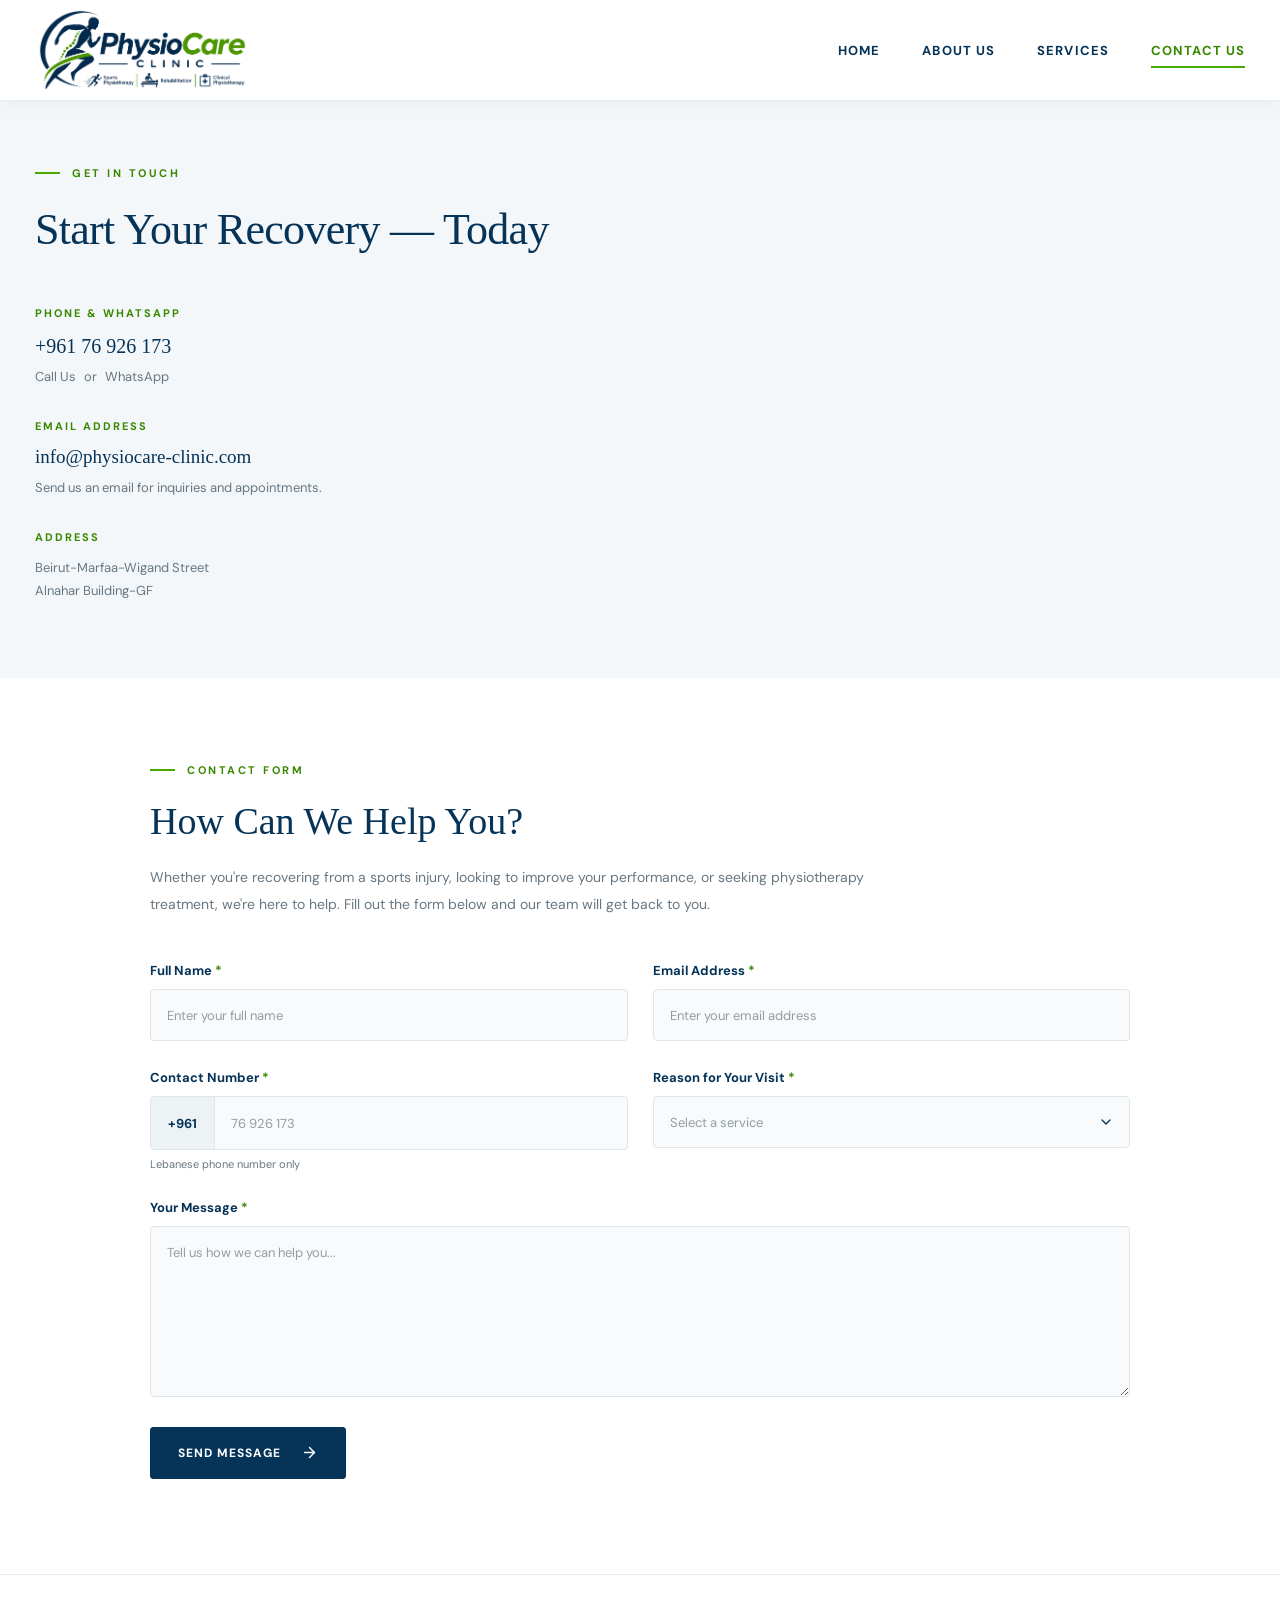
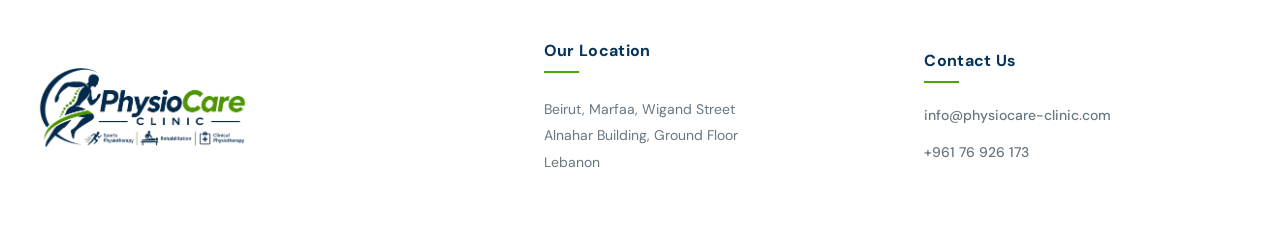
==== commit 98b6b12a: "Update contact-us.html" ====
--- a/contact-us.html
+++ b/contact-us.html
@@ -165,14 +165,9 @@
 
                         <h2>ADDRESS</h2>
 
-                        <a href="https://www.google.com/maps/search/?api=1&query=Alnahar+Building+Wigand+Street+Beirut+Lebanon"
-                            target="_blank" rel="noopener noreferrer" class="contact-detail-value contact-address-link">
-                            Alnahar Building
-                        </a>
-
                         <p>
-                            Wigand Street, Marfaa, Beirut<br>
-                            Ground Floor — Lebanon
+                            Beirut-Marfaa-Wigand Street<br>
+                            Alnahar Building-GF
                         </p>
 
                     </div>
@@ -420,4 +415,4 @@
 
 </body>
 
-</html>+</html>
